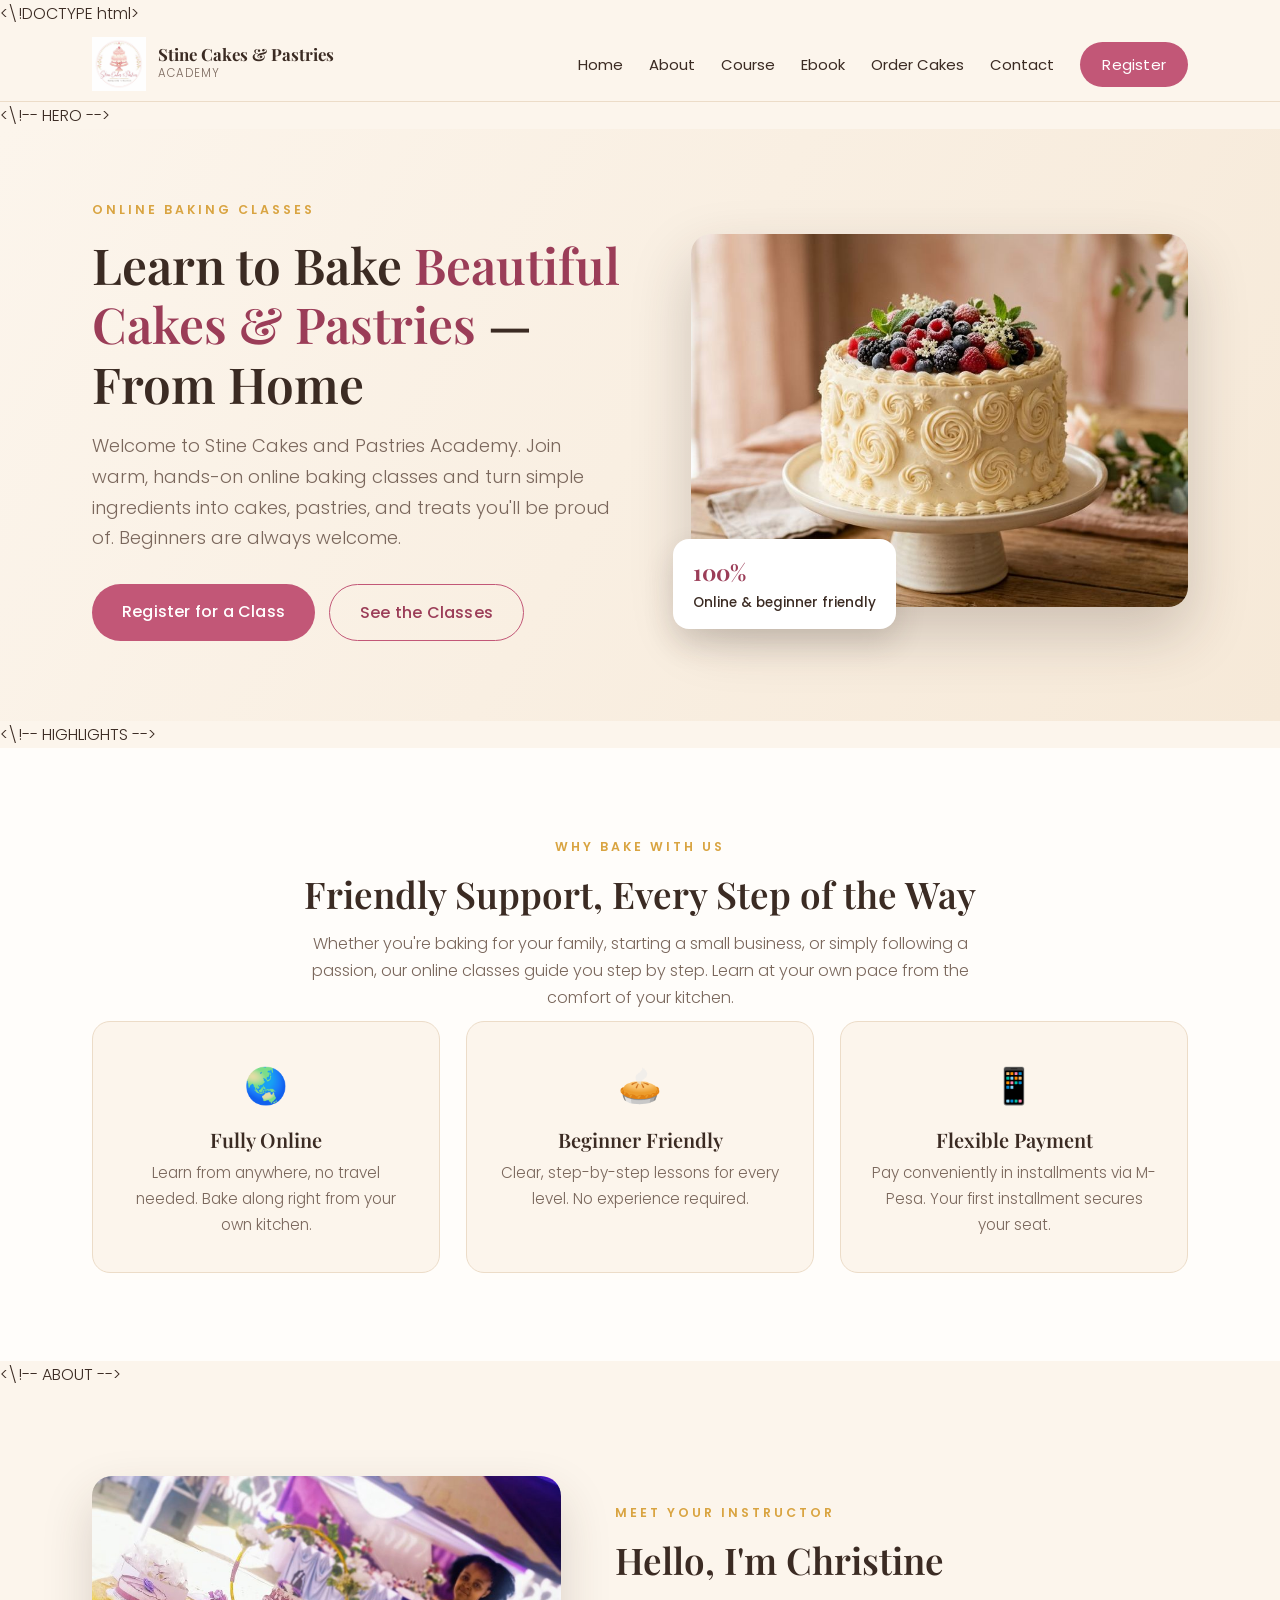
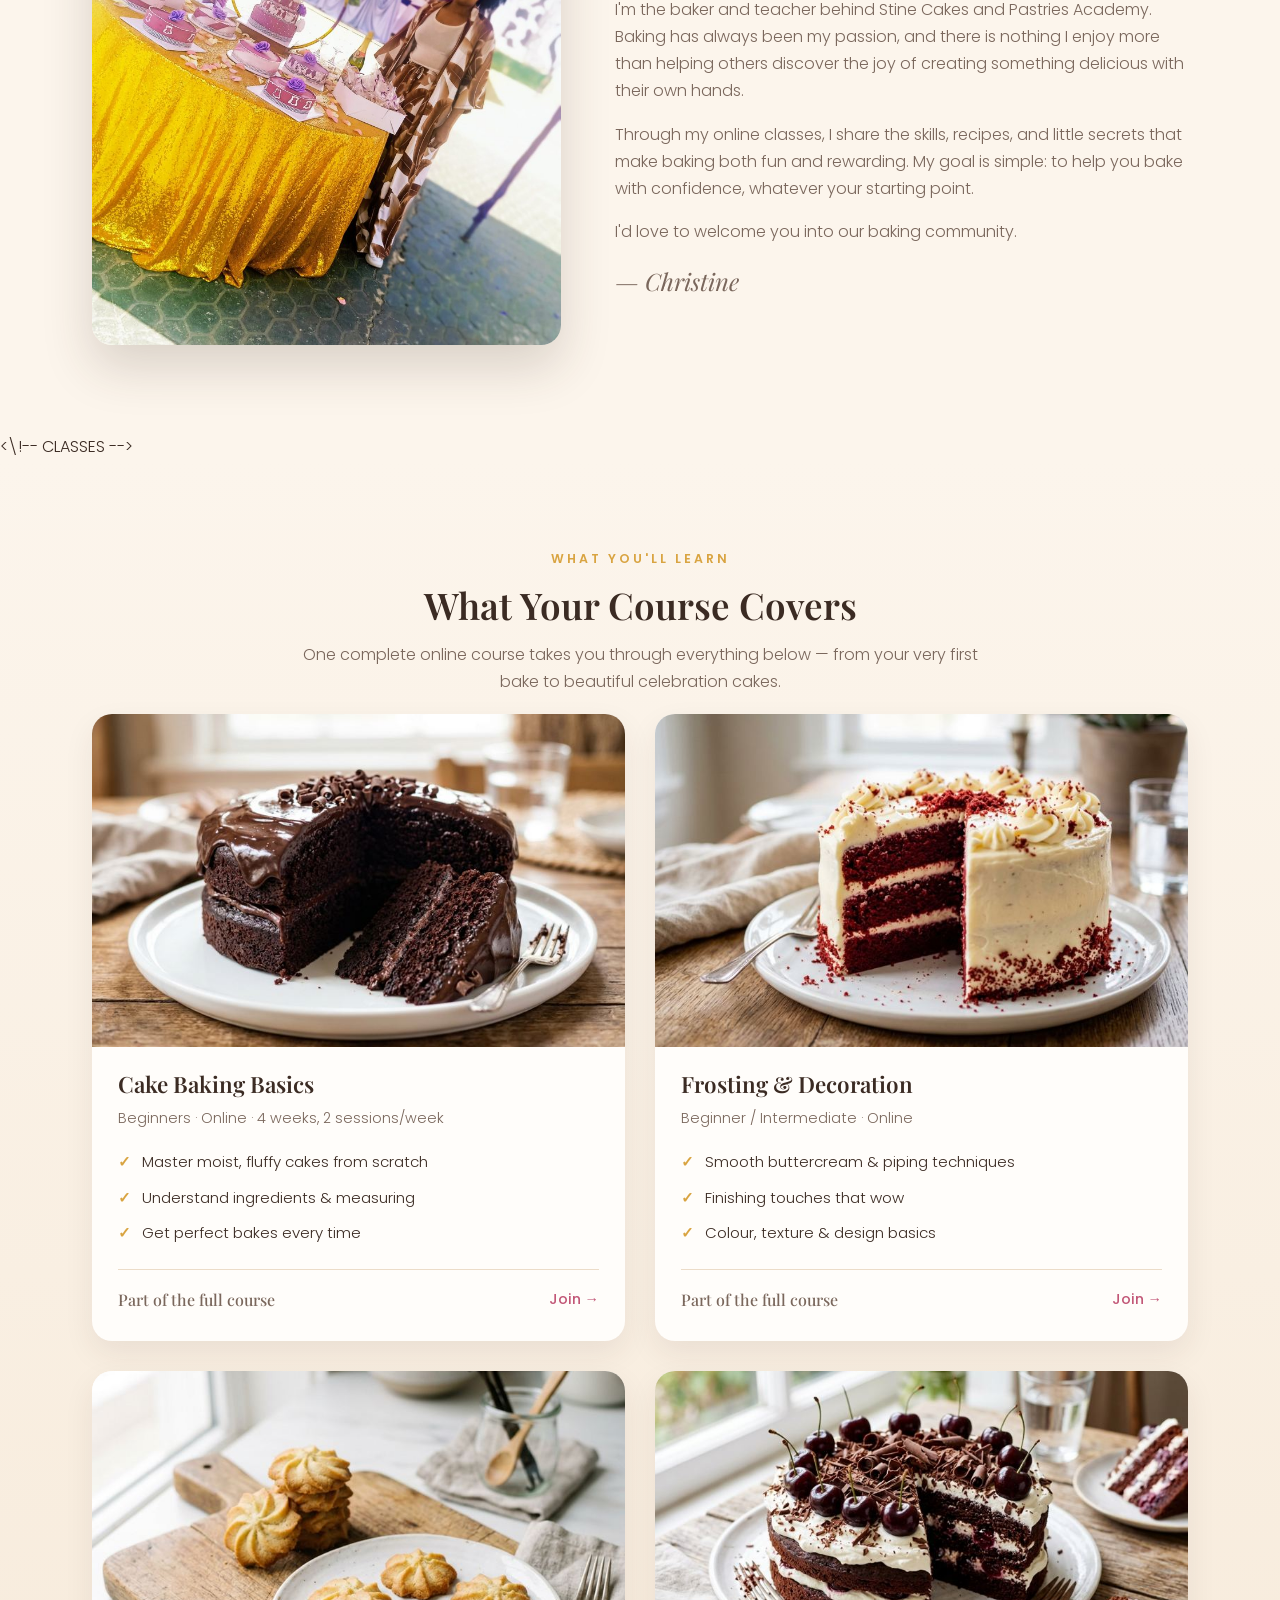
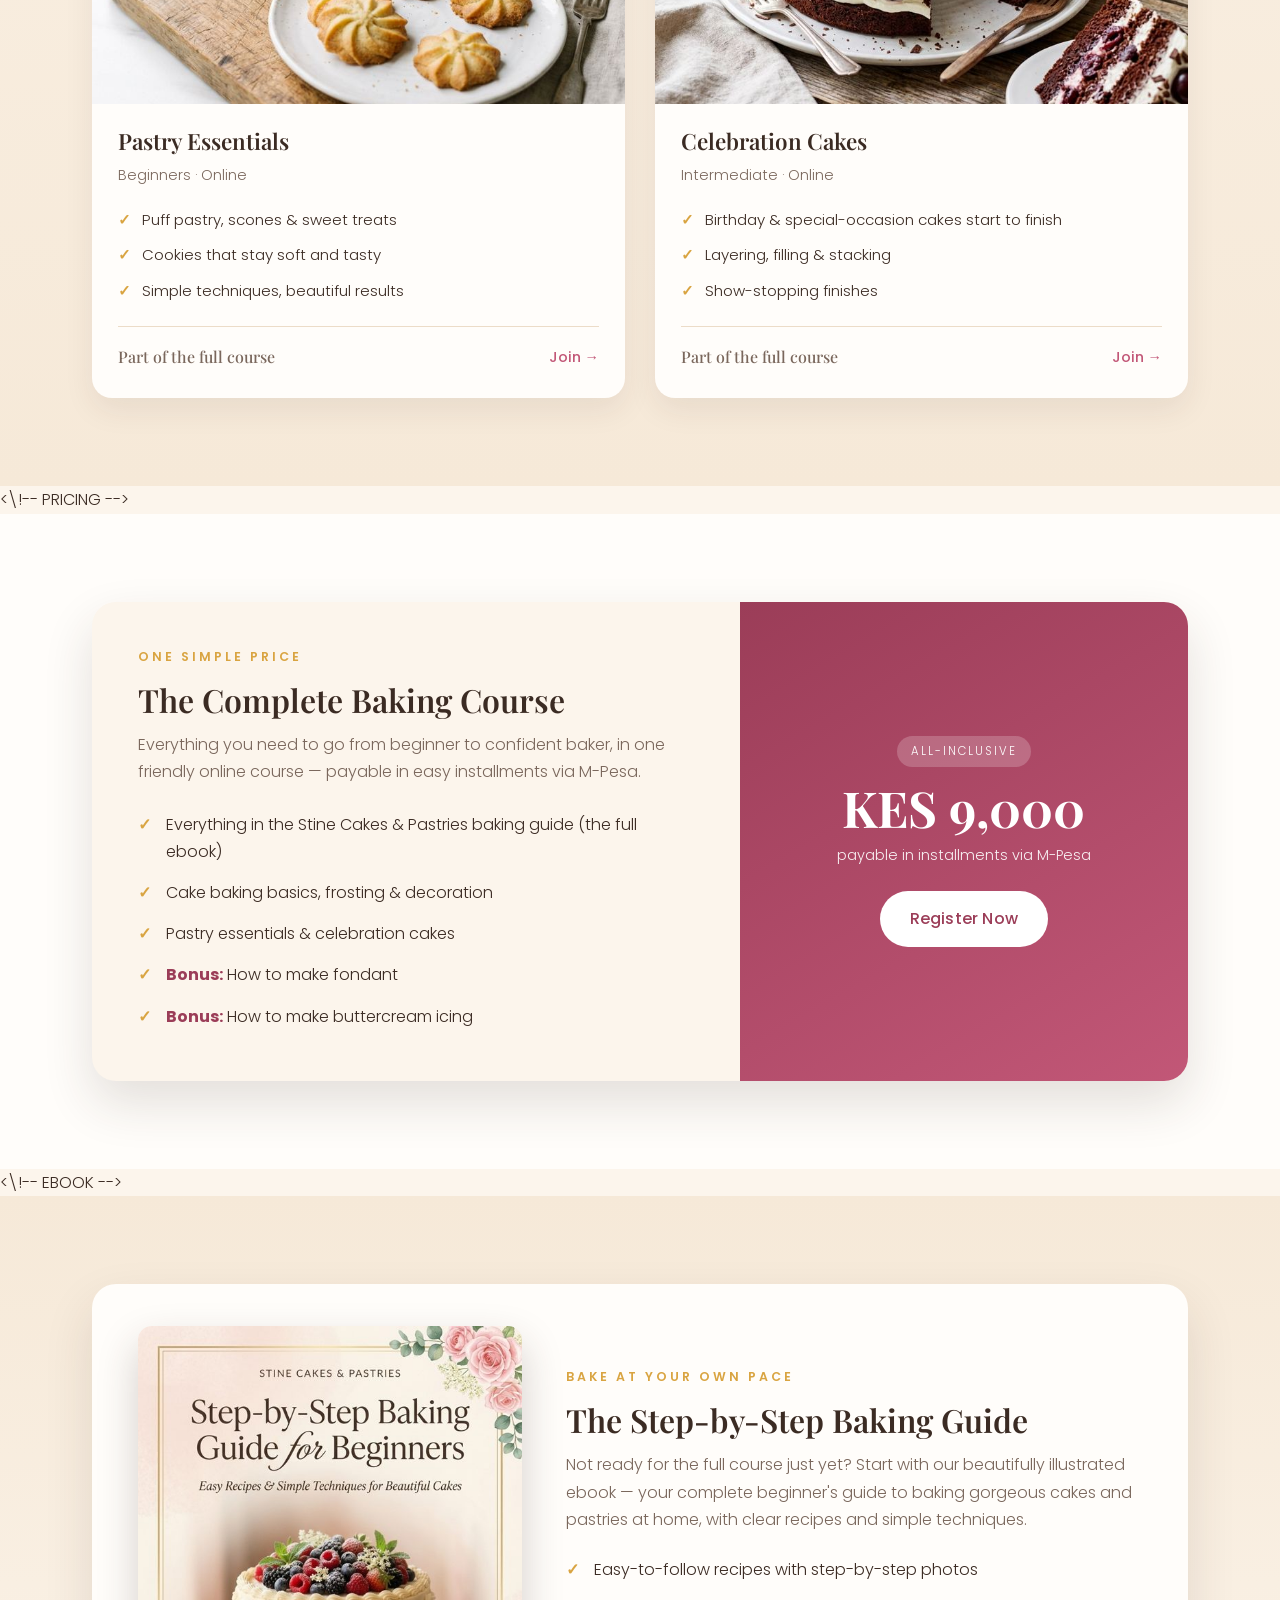
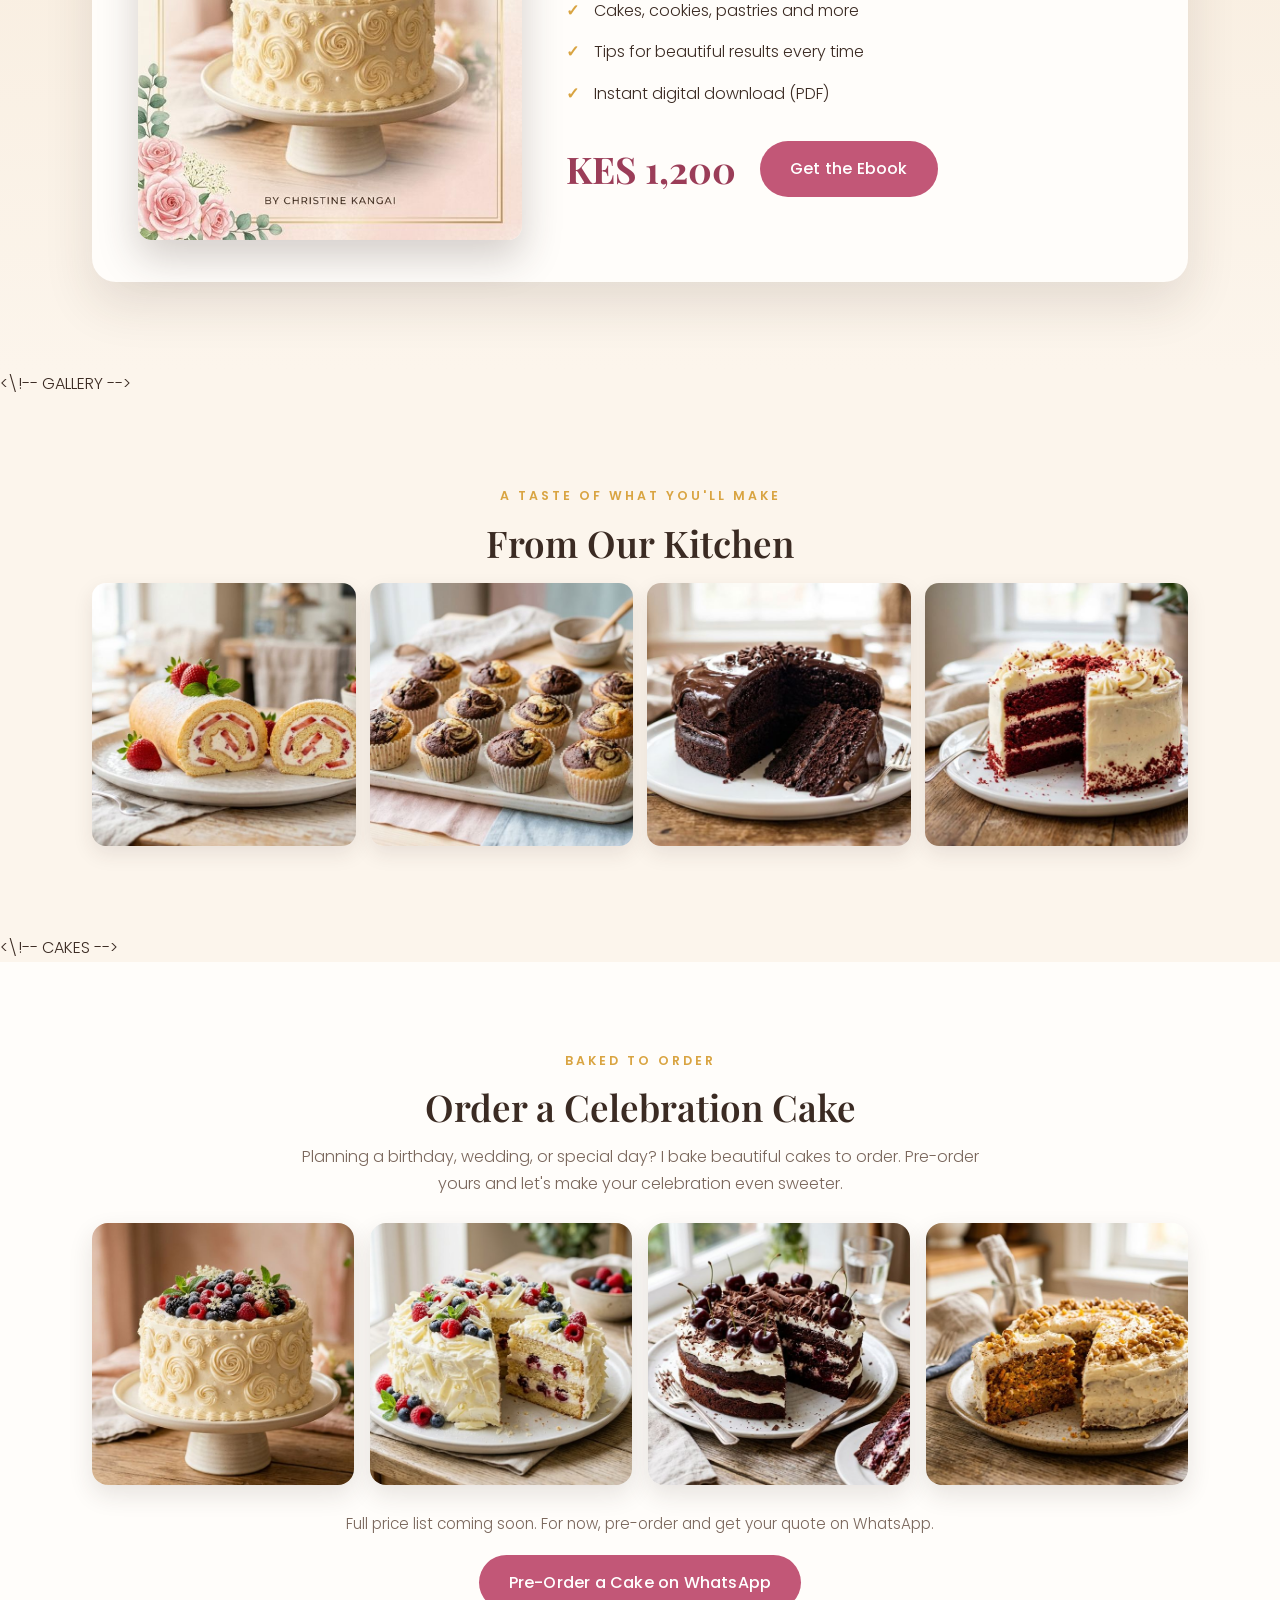
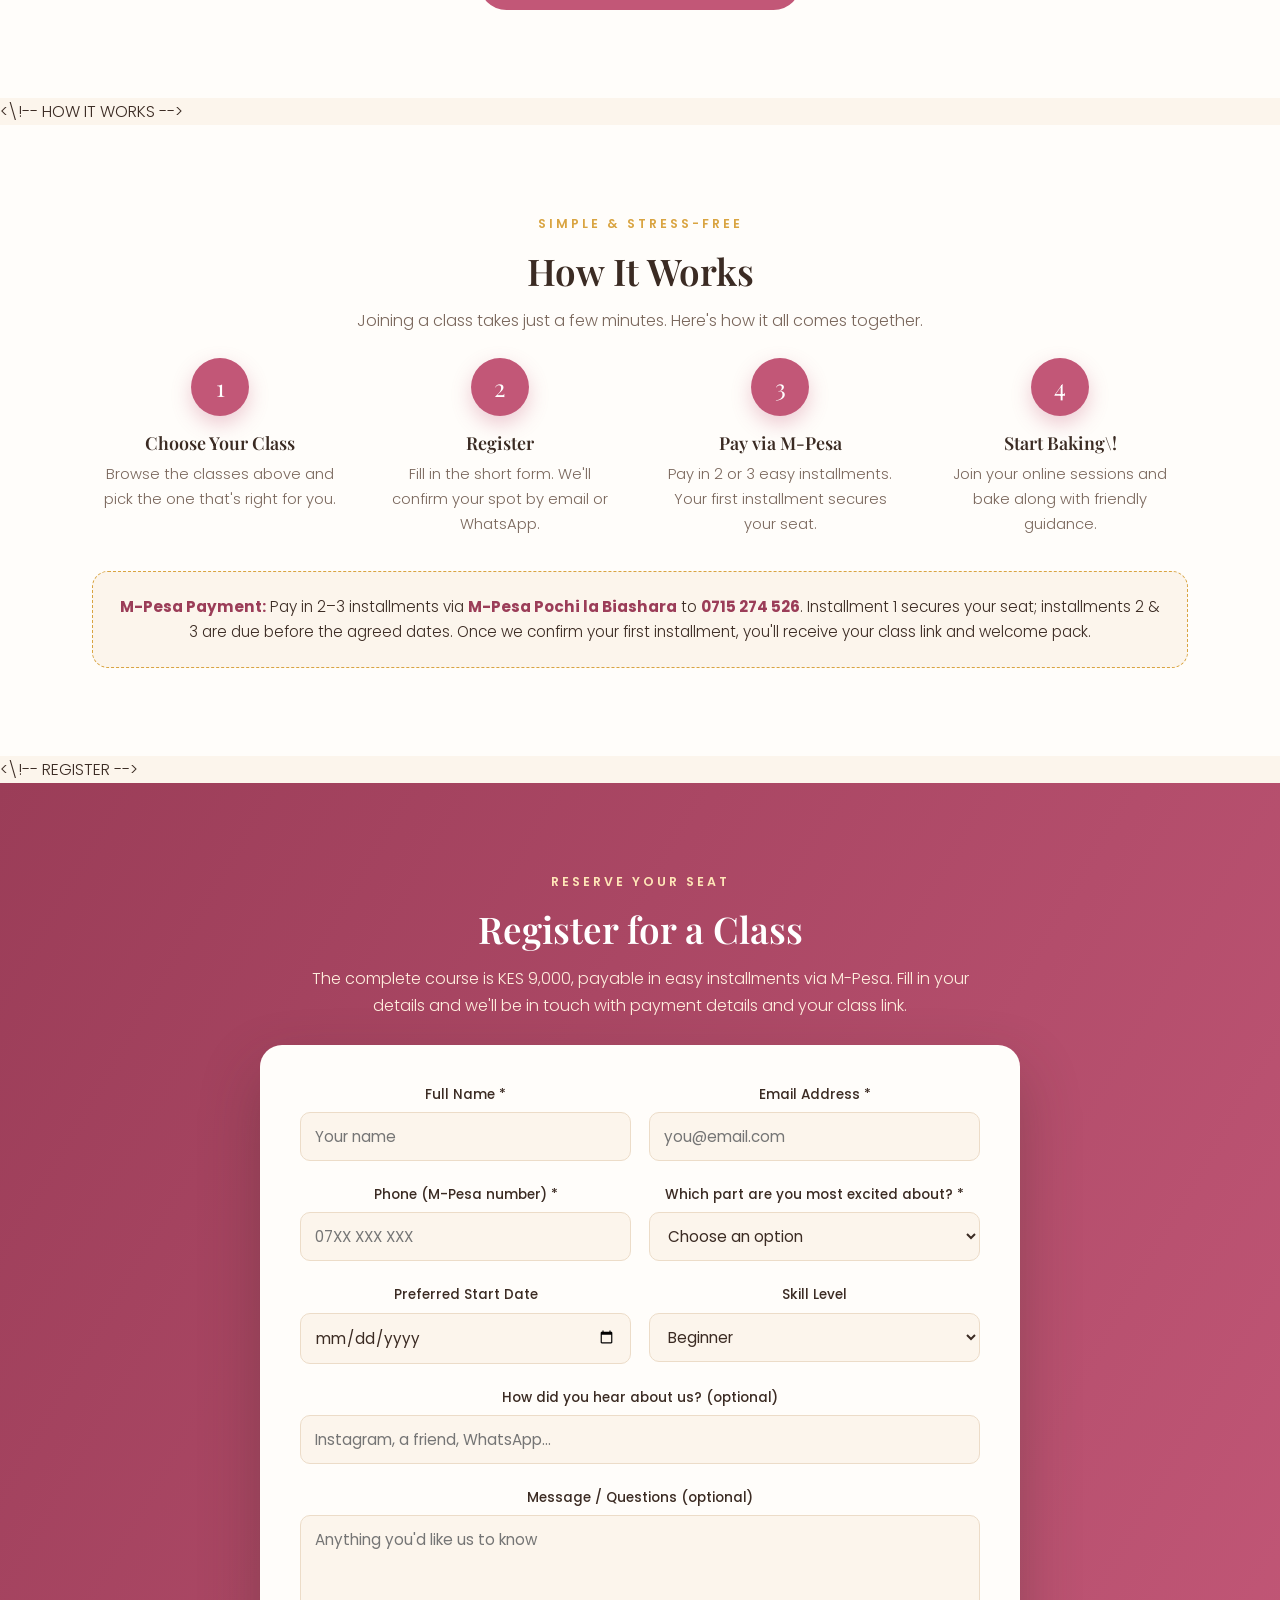
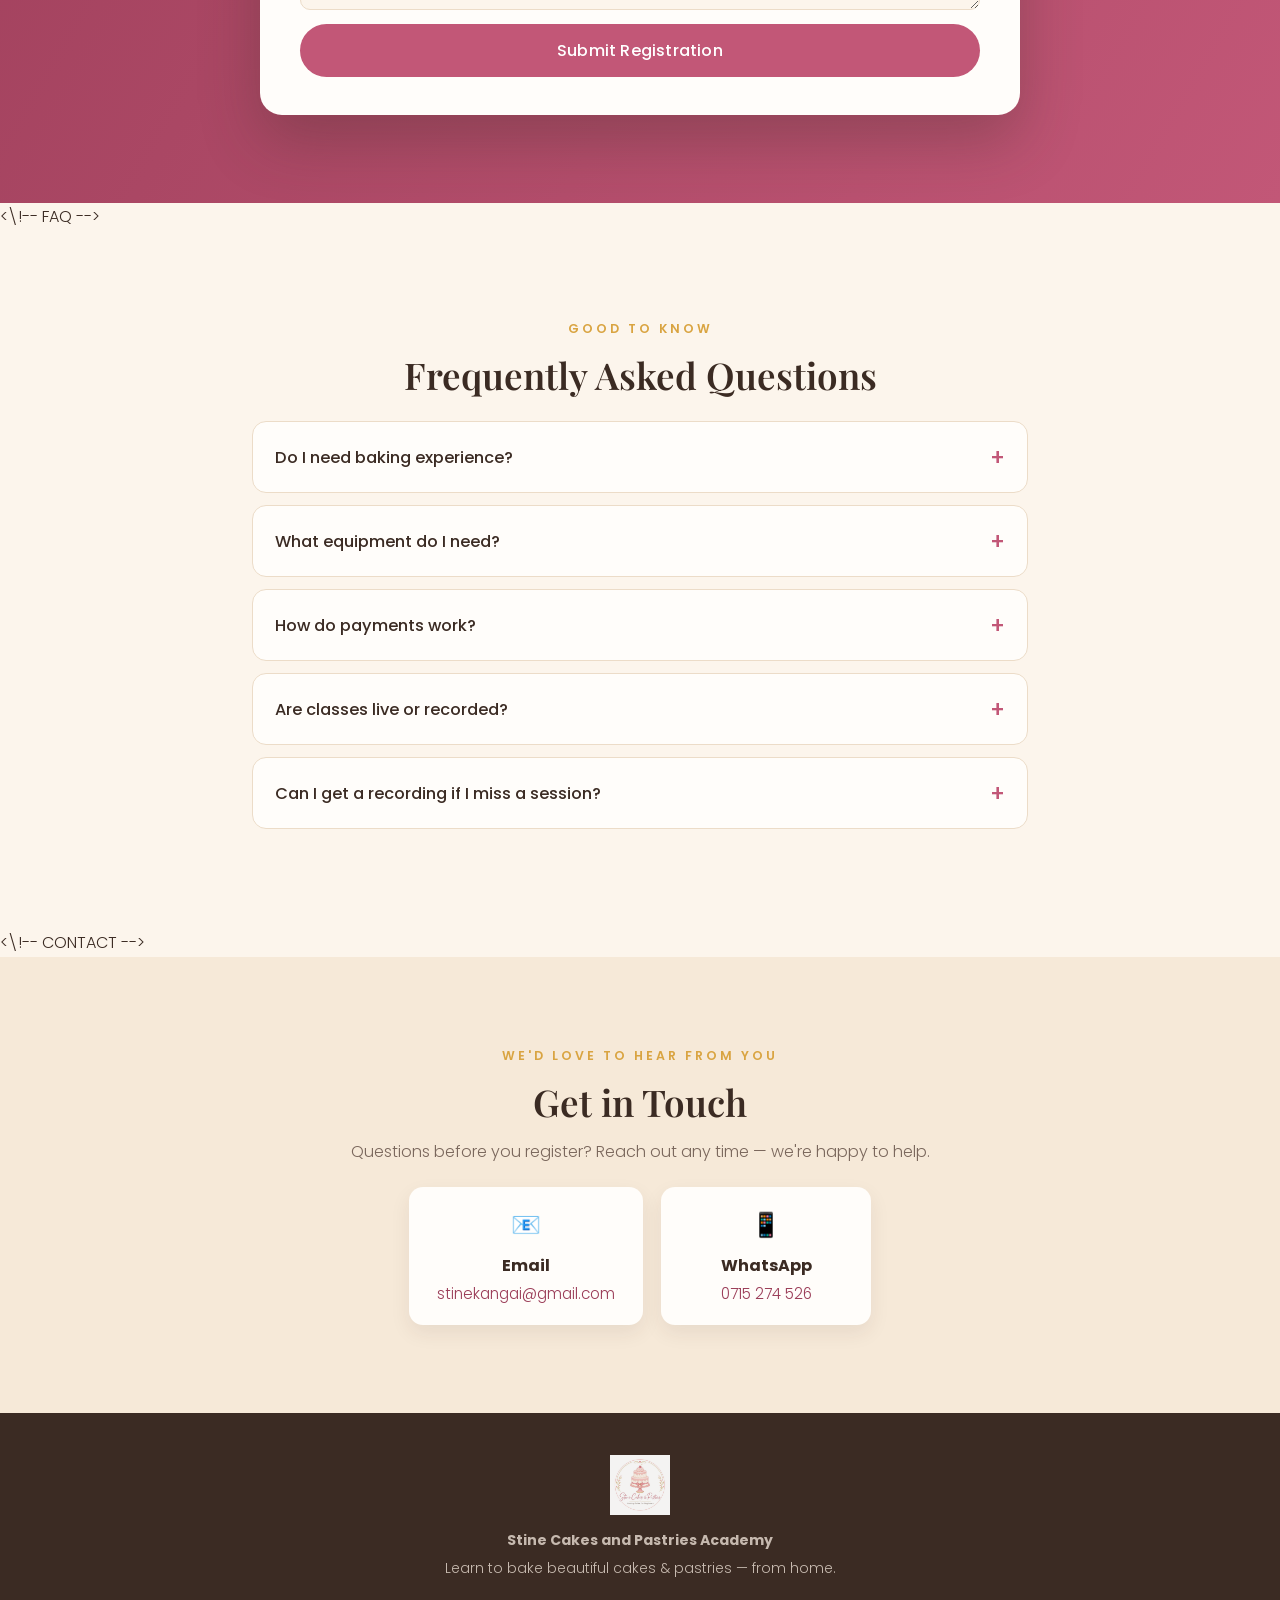
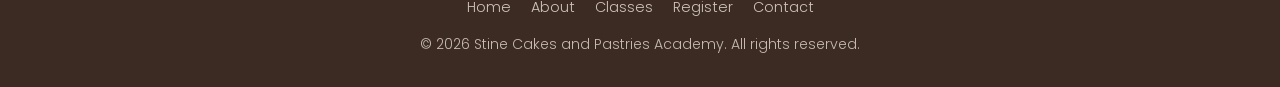
==== index.html @ 5c0a9284 "Add Stine Cakes & Pastries Academy website (index.html)" ====
<\!DOCTYPE html>
<html lang="en">
<head>
<meta charset="UTF-8">
<meta name="viewport" content="width=device-width, initial-scale=1.0">
<title>Stine Cakes and Pastries Academy — Learn to Bake from Home</title>
<meta name="description" content="Warm, hands-on online baking classes with Stine Cakes and Pastries Academy. Beginners welcome. Pay conveniently in installments via M-Pesa.">
<link rel="preconnect" href="https://fonts.googleapis.com">
<link rel="preconnect" href="https://fonts.gstatic.com" crossorigin>
<link href="https://fonts.googleapis.com/css2?family=Playfair+Display:wght@500;600;700&family=Poppins:wght@300;400;500;600&display=swap" rel="stylesheet">
<style>
:root{
  --cream:#FCF5EC; --cream2:#F6E9D8; --rose:#C25777; --berry:#9B3D58;
  --gold:#D9A441; --cocoa:#3B2B23; --soft:#7a675c; --line:#ecdcc8; --white:#fffdfa;
}
*{margin:0;padding:0;box-sizing:border-box}
html{scroll-behavior:smooth}
body{font-family:'Poppins',sans-serif;color:var(--cocoa);background:var(--cream);line-height:1.7;font-weight:300}
h1,h2,h3,h4{font-family:'Playfair Display',serif;font-weight:600;line-height:1.2;color:var(--cocoa)}
a{text-decoration:none;color:inherit}
img{max-width:100%;display:block}
.wrap{max-width:1140px;margin:0 auto;padding:0 22px}
.btn{display:inline-block;background:var(--rose);color:#fff;padding:14px 30px;border-radius:40px;font-weight:500;font-family:'Poppins';letter-spacing:.2px;transition:.25s;border:none;cursor:pointer;font-size:1rem}
.btn:hover{background:var(--berry);transform:translateY(-2px);box-shadow:0 10px 24px rgba(155,61,88,.25)}
.btn.ghost{background:transparent;color:var(--berry);border:1.6px solid var(--rose)}
.btn.ghost:hover{background:var(--rose);color:#fff}
.eyebrow{text-transform:uppercase;letter-spacing:3px;font-size:.78rem;color:var(--gold);font-weight:600;margin-bottom:14px}
.section{padding:88px 0}
.section h2{font-size:2.3rem;margin-bottom:14px}
.center{text-align:center}
.lead{color:var(--soft);max-width:680px;margin:0 auto 10px}

/* NAV */
header{position:sticky;top:0;z-index:50;background:rgba(252,245,236,.92);backdrop-filter:blur(8px);border-bottom:1px solid var(--line)}
nav{display:flex;align-items:center;justify-content:space-between;padding:10px 22px;max-width:1140px;margin:0 auto}
.brand{display:flex;align-items:center;gap:12px}
.brand img{height:54px;width:auto}
.brand b{font-family:'Playfair Display';font-weight:700;font-size:1.05rem;line-height:1.1}
.brand span{display:block;font-family:'Poppins';font-weight:300;font-size:.72rem;color:var(--soft);letter-spacing:1px}
.navlinks{display:flex;align-items:center;gap:26px}
.navlinks a{font-size:.93rem;font-weight:400;color:var(--cocoa);transition:.2s}
.navlinks a:hover{color:var(--rose)}
.navlinks .btn{padding:10px 22px;color:#fff}
.navlinks .btn:hover{color:#fff}
.burger{display:none;background:none;border:none;font-size:1.7rem;cursor:pointer;color:var(--berry)}

/* HERO */
.hero{position:relative;overflow:hidden;background:linear-gradient(120deg,var(--cream) 0%,var(--cream2) 100%)}
.hero .wrap{display:grid;grid-template-columns:1.05fr .95fr;gap:50px;align-items:center;padding-top:70px;padding-bottom:80px}
.hero h1{font-size:3.1rem;margin-bottom:18px}
.hero h1 .accent{color:var(--berry)}
.hero p.sub{font-size:1.13rem;color:var(--soft);margin-bottom:30px;max-width:520px}
.hero .cta{display:flex;gap:14px;flex-wrap:wrap}
.hero-img{position:relative}
.hero-img img{border-radius:20px;box-shadow:0 26px 60px rgba(59,43,35,.22);width:100%;object-fit:cover;aspect-ratio:4/3}
.badge{position:absolute;bottom:-22px;left:-18px;background:#fff;border-radius:16px;padding:14px 20px;box-shadow:0 14px 30px rgba(59,43,35,.16);font-size:.85rem;font-weight:500}
.badge b{color:var(--berry);font-family:'Playfair Display';font-size:1.4rem;display:block}

/* HIGHLIGHTS */
.highlights{background:var(--white)}
.hcards{display:grid;grid-template-columns:repeat(3,1fr);gap:26px;margin-top:10px}
.hcard{background:var(--cream);border:1px solid var(--line);border-radius:18px;padding:34px 28px;text-align:center;transition:.25s}
.hcard:hover{transform:translateY(-5px);box-shadow:0 18px 36px rgba(59,43,35,.10)}
.hcard .ic{font-size:2.2rem;margin-bottom:12px}
.hcard h3{font-size:1.25rem;margin-bottom:8px}
.hcard p{color:var(--soft);font-size:.95rem}

/* ABOUT */
.about .wrap{display:grid;grid-template-columns:.9fr 1.1fr;gap:54px;align-items:center}
.about-photo{border-radius:20px;overflow:hidden;box-shadow:0 22px 50px rgba(59,43,35,.18)}
.about-photo img{aspect-ratio:1/1;object-fit:cover;width:100%}
.about p{color:var(--soft);margin-bottom:16px}
.signature{font-family:'Playfair Display';font-style:italic;font-size:1.5rem;color:var(--berry)}

/* CLASSES */
.classes{background:linear-gradient(180deg,var(--cream) 0%,var(--cream2) 100%)}
.cgrid{display:grid;grid-template-columns:repeat(2,1fr);gap:30px;margin-top:18px}
.ccard{background:var(--white);border-radius:20px;overflow:hidden;box-shadow:0 12px 30px rgba(59,43,35,.08);transition:.25s;display:flex;flex-direction:column}
.ccard:hover{transform:translateY(-6px);box-shadow:0 22px 44px rgba(59,43,35,.14)}
.ccard .ph{aspect-ratio:16/10;overflow:hidden}
.ccard .ph img{width:100%;height:100%;object-fit:cover;transition:.4s}
.ccard:hover .ph img{transform:scale(1.06)}
.ccard .body{padding:24px 26px 28px;flex:1;display:flex;flex-direction:column}
.ccard h3{font-size:1.4rem;margin-bottom:8px}
.ccard .meta{font-size:.9rem;color:var(--soft);margin-bottom:14px}
.ccard ul{list-style:none;margin-bottom:18px}
.ccard ul li{padding:5px 0 5px 24px;position:relative;font-size:.94rem;color:var(--cocoa)}
.ccard ul li:before{content:"\2713";position:absolute;left:0;color:var(--gold);font-weight:700}
.ccard .fee{margin-top:auto;display:flex;align-items:center;justify-content:space-between;gap:10px;border-top:1px solid var(--line);padding-top:16px}
.ccard .fee .price{font-family:'Playfair Display';color:var(--berry);font-size:1.15rem;font-weight:600}
.ccard .fee .price small{display:block;font-family:'Poppins';font-weight:300;font-size:.72rem;color:var(--soft)}
.ccard .fee a{font-size:.9rem;font-weight:500;color:var(--rose)}

/* GALLERY */
.gallery .strip{display:grid;grid-template-columns:repeat(4,1fr);gap:14px;margin-top:18px}
.gallery .strip img{aspect-ratio:1/1;object-fit:cover;border-radius:14px;box-shadow:0 8px 20px rgba(59,43,35,.10);transition:.3s}
.gallery .strip img:hover{transform:scale(1.04);box-shadow:0 14px 30px rgba(59,43,35,.18)}

/* HOW IT WORKS */
.how{background:var(--white)}
.steps{display:grid;grid-template-columns:repeat(4,1fr);gap:24px;margin-top:24px}
.step{text-align:center;position:relative;padding:0 8px}
.step .num{width:58px;height:58px;border-radius:50%;background:var(--rose);color:#fff;display:flex;align-items:center;justify-content:center;font-family:'Playfair Display';font-size:1.5rem;margin:0 auto 16px;box-shadow:0 8px 20px rgba(194,87,119,.3)}
.step h4{font-size:1.12rem;margin-bottom:8px}
.step p{font-size:.92rem;color:var(--soft)}
.mpesa-note{margin-top:34px;background:var(--cream);border:1px dashed var(--gold);border-radius:16px;padding:22px 26px;text-align:center;font-size:.95rem;color:var(--cocoa)}
.mpesa-note b{color:var(--berry)}

/* REGISTER */
.register{background:linear-gradient(120deg,var(--berry),var(--rose));color:#fff}
.register h2,.register .eyebrow{color:#fff}
.register .eyebrow{color:#ffe6b8}
.register .lead{color:#ffeede}
.formcard{background:var(--white);color:var(--cocoa);max-width:760px;margin:26px auto 0;border-radius:22px;padding:38px 40px;box-shadow:0 26px 60px rgba(59,43,35,.3)}
.fgrid{display:grid;grid-template-columns:1fr 1fr;gap:18px}
.field{display:flex;flex-direction:column;margin-bottom:4px}
.field.full{grid-column:1/-1}
.field label{font-size:.85rem;font-weight:500;margin-bottom:6px;color:var(--cocoa)}
.field input,.field select,.field textarea{font-family:'Poppins';font-size:.95rem;padding:12px 14px;border:1.4px solid var(--line);border-radius:10px;background:var(--cream);color:var(--cocoa);transition:.2s}
.field input:focus,.field select:focus,.field textarea:focus{outline:none;border-color:var(--rose);background:#fff}
.formcard .btn{margin-top:10px;width:100%}
.success{display:none;text-align:center;padding:14px 0}
.success .check{font-size:2.6rem;color:var(--rose)}
.success h3{font-size:1.5rem;margin:8px 0}
.success p{color:var(--soft);margin-bottom:18px}
.success .wlink{display:inline-block;background:#25D366;color:#fff;padding:12px 26px;border-radius:40px;font-weight:500;margin:4px}

/* FAQ */
.faq .wrap{max-width:820px}
.acc{border:1px solid var(--line);border-radius:14px;overflow:hidden;margin-bottom:12px;background:var(--white)}
.acc button{width:100%;text-align:left;background:none;border:none;padding:18px 22px;font-family:'Poppins';font-size:1.02rem;font-weight:500;color:var(--cocoa);cursor:pointer;display:flex;justify-content:space-between;align-items:center}
.acc .ans{max-height:0;overflow:hidden;transition:max-height .3s ease;color:var(--soft);font-size:.95rem}
.acc .ans p{padding:0 22px 18px}
.acc.open .ans{max-height:200px}
.acc .pm{color:var(--rose);font-size:1.4rem;transition:.2s}
.acc.open .pm{transform:rotate(45deg)}

/* CONTACT / FOOTER */
.contact{background:var(--cream2);text-align:center}
.contact .ways{display:flex;gap:18px;justify-content:center;flex-wrap:wrap;margin-top:22px}
.contact .way{background:var(--white);border-radius:14px;padding:18px 28px;min-width:210px;box-shadow:0 8px 20px rgba(59,43,35,.08)}
.contact .way .ic{font-size:1.5rem}
.contact .way b{display:block;margin:6px 0 2px}
.contact .way a{color:var(--berry);font-size:.95rem}
footer{background:var(--cocoa);color:#e9ddd2;padding:42px 0 26px;text-align:center}
footer img{height:60px;margin:0 auto 14px;opacity:.95}
footer p{font-size:.88rem;opacity:.8;margin:4px 0}
footer .fl{display:flex;gap:20px;justify-content:center;margin:14px 0;flex-wrap:wrap}
footer .fl a{font-size:.9rem;opacity:.85}
footer .fl a:hover{opacity:1;color:var(--gold)}

/* RESPONSIVE */
@media(max-width:880px){
  .hero .wrap{grid-template-columns:1fr;padding-top:40px}
  .hero h1{font-size:2.4rem}
  .about .wrap{grid-template-columns:1fr}
  .hcards,.steps{grid-template-columns:1fr 1fr}
  .cgrid{grid-template-columns:1fr}
  .gallery .strip{grid-template-columns:repeat(2,1fr)}
  .navlinks{position:fixed;top:0;right:-100%;height:100vh;width:74%;max-width:320px;flex-direction:column;align-items:flex-start;background:var(--white);padding:90px 30px;gap:22px;box-shadow:-10px 0 40px rgba(0,0,0,.12);transition:.3s}
  .navlinks.show{right:0}
  .burger{display:block;z-index:60}
  .fgrid{grid-template-columns:1fr}
}
@media(max-width:520px){
  .hcards,.steps,.gallery .strip{grid-template-columns:1fr}
  .hero h1{font-size:2rem}
  .section{padding:60px 0}
}

.pricing{background:var(--white)}
.pricecard{display:grid;grid-template-columns:1.3fr .9fr;border-radius:24px;overflow:hidden;box-shadow:0 22px 50px rgba(59,43,35,.14);background:var(--cream)}
.pricecard .pleft{padding:44px 46px}
.pricecard .pleft h2{font-size:2rem;margin-bottom:12px}
.pricecard .pleft p{color:var(--soft);margin-bottom:18px}
.incl{list-style:none}
.incl li{padding:7px 0 7px 28px;position:relative;color:var(--cocoa)}
.incl li:before{content:"\2713";position:absolute;left:0;color:var(--gold);font-weight:700}
.incl li b{color:var(--berry)}
.pricecard .pright{background:linear-gradient(150deg,var(--berry),var(--rose));color:#fff;padding:44px 36px;display:flex;flex-direction:column;align-items:center;justify-content:center;text-align:center}
.ptag{text-transform:uppercase;letter-spacing:2px;font-size:.72rem;background:rgba(255,255,255,.2);padding:6px 14px;border-radius:20px;margin-bottom:16px}
.pamount{font-family:'Playfair Display';font-size:3.1rem;font-weight:700;line-height:1}
.pper{font-size:.9rem;opacity:.92;margin:10px 0 24px}
.pricecard .pright .btn{background:#fff;color:var(--berry)}
.pricecard .pright .btn:hover{background:var(--gold);color:#fff}
@media(max-width:880px){.pricecard{grid-template-columns:1fr}}

.ebook{background:linear-gradient(180deg,var(--cream2),var(--cream))}
.ebookcard{display:grid;grid-template-columns:.8fr 1.2fr;gap:44px;align-items:center;background:var(--white);border-radius:24px;padding:42px 46px;box-shadow:0 22px 50px rgba(59,43,35,.12)}
.ecover img{border-radius:14px;box-shadow:0 18px 40px rgba(59,43,35,.22);width:100%}
.einfo h2{font-size:2rem;margin-bottom:12px}
.einfo p{color:var(--soft);margin-bottom:16px}
.ebuy{display:flex;align-items:center;gap:24px;margin-top:24px;flex-wrap:wrap}
.eprice{font-family:'Playfair Display';font-size:2.3rem;font-weight:700;color:var(--berry)}
.cakes{background:var(--white)}
.cakegrid{display:grid;grid-template-columns:repeat(4,1fr);gap:16px;margin:26px 0}
.cakegrid img{aspect-ratio:1/1;object-fit:cover;border-radius:16px;box-shadow:0 10px 24px rgba(59,43,35,.12);transition:.3s}
.cakegrid img:hover{transform:translateY(-4px) scale(1.03);box-shadow:0 16px 32px rgba(59,43,35,.2)}
.cakecta{margin-top:14px}
.pricenote{color:var(--soft);font-size:.95rem;margin-bottom:18px}
@media(max-width:880px){.ebookcard{grid-template-columns:1fr;text-align:center}.ecover{max-width:280px;margin:0 auto}.ebuy{justify-content:center}.einfo .incl{text-align:left;display:inline-block}.cakegrid{grid-template-columns:repeat(2,1fr)}}
</style>
</head>
<body>

<header>
  <nav>
    <a class="brand" href="#home">
      <img src="[data-uri]" alt="Stine Cakes and Pastries Academy logo">
      <div><b>Stine Cakes &amp; Pastries</b><span>ACADEMY</span></div>
    </a>
    <div class="navlinks" id="menu">
      <a href="#home" onclick="closeMenu()">Home</a>
      <a href="#about" onclick="closeMenu()">About</a>
      <a href="#pricing" onclick="closeMenu()">Course</a>
      <a href="#ebook" onclick="closeMenu()">Ebook</a>
      <a href="#cakes" onclick="closeMenu()">Order Cakes</a>
      <a href="#contact" onclick="closeMenu()">Contact</a>
      <a href="#register" class="btn" onclick="closeMenu()">Register</a>
    </div>
    <button class="burger" onclick="toggleMenu()" aria-label="Menu">&#9776;</button>
  </nav>
</header>

<\!-- HERO -->
<section class="hero" id="home">
  <div class="wrap">
    <div>
      <div class="eyebrow">Online Baking Classes</div>
      <h1>Learn to Bake <span class="accent">Beautiful Cakes &amp; Pastries</span> — From Home</h1>
      <p class="sub">Welcome to Stine Cakes and Pastries Academy. Join warm, hands-on online baking classes and turn simple ingredients into cakes, pastries, and treats you'll be proud of. Beginners are always welcome.</p>
      <div class="cta">
        <a href="#register" class="btn">Register for a Class</a>
        <a href="#classes" class="btn ghost">See the Classes</a>
      </div>
    </div>
    <div class="hero-img">
      <img src="[data-uri]" alt="A beautifully decorated celebration cake">
      <div class="badge"><b>100%</b>Online &amp; beginner friendly</div>
    </div>
  </div>
</section>

<\!-- HIGHLIGHTS -->
<section class="section highlights">
  <div class="wrap">
    <div class="center">
      <div class="eyebrow">Why Bake With Us</div>
      <h2>Friendly Support, Every Step of the Way</h2>
      <p class="lead">Whether you're baking for your family, starting a small business, or simply following a passion, our online classes guide you step by step. Learn at your own pace from the comfort of your kitchen.</p>
    </div>
    <div class="hcards">
      <div class="hcard"><div class="ic">&#127759;</div><h3>Fully Online</h3><p>Learn from anywhere, no travel needed. Bake along right from your own kitchen.</p></div>
      <div class="hcard"><div class="ic">&#129383;</div><h3>Beginner Friendly</h3><p>Clear, step-by-step lessons for every level. No experience required.</p></div>
      <div class="hcard"><div class="ic">&#128241;</div><h3>Flexible Payment</h3><p>Pay conveniently in installments via M-Pesa. Your first installment secures your seat.</p></div>
    </div>
  </div>
</section>

<\!-- ABOUT -->
<section class="section about" id="about">
  <div class="wrap">
    <div class="about-photo"><img src="[data-uri]" alt="Christine, founder of Stine Cakes and Pastries Academy, with her cakes"></div>
    <div>
      <div class="eyebrow">Meet Your Instructor</div>
      <h2>Hello, I'm Christine</h2>
      <p>I'm the baker and teacher behind Stine Cakes and Pastries Academy. Baking has always been my passion, and there is nothing I enjoy more than helping others discover the joy of creating something delicious with their own hands.</p>
      <p>Through my online classes, I share the skills, recipes, and little secrets that make baking both fun and rewarding. My goal is simple: to help you bake with confidence, whatever your starting point.</p>
      <p>I'd love to welcome you into our baking community.</p>
      <p class="signature">— Christine</p>
    </div>
  </div>
</section>

<\!-- CLASSES -->
<section class="section classes" id="classes">
  <div class="wrap">
    <div class="center">
      <div class="eyebrow">What You'll Learn</div>
      <h2>What Your Course Covers</h2>
      <p class="lead">One complete online course takes you through everything below — from your very first bake to beautiful celebration cakes.</p>
    </div>
    <div class="cgrid">

      <div class="ccard">
        <div class="ph"><img src="[data-uri]" alt="Freshly baked chocolate cake"></div>
        <div class="body">
          <h3>Cake Baking Basics</h3>
          <div class="meta">Beginners · Online · 4 weeks, 2 sessions/week</div>
          <ul>
            <li>Master moist, fluffy cakes from scratch</li>
            <li>Understand ingredients &amp; measuring</li>
            <li>Get perfect bakes every time</li>
          </ul>
          <div class="fee"><span class="price" style="font-size:1rem;color:var(--soft);font-weight:500">Part of the full course</span><a href="#register">Join &#8594;</a></div>
        </div>
      </div>

      <div class="ccard">
        <div class="ph"><img src="[data-uri]" alt="Decorated red velvet cake"></div>
        <div class="body">
          <h3>Frosting &amp; Decoration</h3>
          <div class="meta">Beginner / Intermediate · Online</div>
          <ul>
            <li>Smooth buttercream &amp; piping techniques</li>
            <li>Finishing touches that wow</li>
            <li>Colour, texture &amp; design basics</li>
          </ul>
          <div class="fee"><span class="price" style="font-size:1rem;color:var(--soft);font-weight:500">Part of the full course</span><a href="#register">Join &#8594;</a></div>
        </div>
      </div>

      <div class="ccard">
        <div class="ph"><img src="[data-uri]" alt="Vanilla cookies and pastries"></div>
        <div class="body">
          <h3>Pastry Essentials</h3>
          <div class="meta">Beginners · Online</div>
          <ul>
            <li>Puff pastry, scones &amp; sweet treats</li>
            <li>Cookies that stay soft and tasty</li>
            <li>Simple techniques, beautiful results</li>
          </ul>
          <div class="fee"><span class="price" style="font-size:1rem;color:var(--soft);font-weight:500">Part of the full course</span><a href="#register">Join &#8594;</a></div>
        </div>
      </div>

      <div class="ccard">
        <div class="ph"><img src="[data-uri]" alt="Celebration black forest cake"></div>
        <div class="body">
          <h3>Celebration Cakes</h3>
          <div class="meta">Intermediate · Online</div>
          <ul>
            <li>Birthday &amp; special-occasion cakes start to finish</li>
            <li>Layering, filling &amp; stacking</li>
            <li>Show-stopping finishes</li>
          </ul>
          <div class="fee"><span class="price" style="font-size:1rem;color:var(--soft);font-weight:500">Part of the full course</span><a href="#register">Join &#8594;</a></div>
        </div>
      </div>

    </div>
  </div>
</section>

<\!-- PRICING -->
<section class="section pricing" id="pricing">
  <div class="wrap">
    <div class="pricecard">
      <div class="pleft">
        <div class="eyebrow">One Simple Price</div>
        <h2>The Complete Baking Course</h2>
        <p>Everything you need to go from beginner to confident baker, in one friendly online course — payable in easy installments via M-Pesa.</p>
        <ul class="incl">
          <li>Everything in the Stine Cakes &amp; Pastries baking guide (the full ebook)</li>
          <li>Cake baking basics, frosting &amp; decoration</li>
          <li>Pastry essentials &amp; celebration cakes</li>
          <li><b>Bonus:</b> How to make fondant</li>
          <li><b>Bonus:</b> How to make buttercream icing</li>
        </ul>
      </div>
      <div class="pright">
        <div class="ptag">All-Inclusive</div>
        <div class="pamount">KES 9,000</div>
        <div class="pper">payable in installments via M-Pesa</div>
        <a href="#register" class="btn">Register Now</a>
      </div>
    </div>
  </div>
</section>

<\!-- EBOOK -->
<section class="section ebook" id="ebook">
  <div class="wrap">
    <div class="ebookcard">
      <div class="ecover"><img src="[data-uri]" alt="Stine Cakes and Pastries Step by Step Baking Guide ebook cover"></div>
      <div class="einfo">
        <div class="eyebrow">Bake at Your Own Pace</div>
        <h2>The Step-by-Step Baking Guide</h2>
        <p>Not ready for the full course just yet? Start with our beautifully illustrated ebook &mdash; your complete beginner's guide to baking gorgeous cakes and pastries at home, with clear recipes and simple techniques.</p>
        <ul class="incl">
          <li>Easy-to-follow recipes with step-by-step photos</li>
          <li>Cakes, cookies, pastries and more</li>
          <li>Tips for beautiful results every time</li>
          <li>Instant digital download (PDF)</li>
        </ul>
        <div class="ebuy">
          <div class="eprice">KES 1,200</div>
          <a href="https://wa.me/254715274526?text=Hello%20Stine%20Cakes%20and%20Pastries%5C%21%20I%27d%20like%20to%20buy%20the%20Step-by-Step%20Baking%20Guide%20ebook%20%28KES%201%2C200%29." target="_blank" class="btn">Get the Ebook</a>
        </div>
      </div>
    </div>
  </div>
</section>

<\!-- GALLERY -->
<section class="section gallery">
  <div class="wrap center">
    <div class="eyebrow">A Taste of What You'll Make</div>
    <h2>From Our Kitchen</h2>
    <div class="strip">
      <img src="[data-uri]" alt="Strawberry swiss roll cake">
      <img src="[data-uri]" alt="Marble cupcakes">
      <img src="[data-uri]" alt="Chocolate cake">
      <img src="[data-uri]" alt="Red velvet cake">
    </div>
  </div>
</section>

<\!-- CAKES -->
<section class="section cakes" id="cakes">
  <div class="wrap center">
    <div class="eyebrow">Baked to Order</div>
    <h2>Order a Celebration Cake</h2>
    <p class="lead">Planning a birthday, wedding, or special day? I bake beautiful cakes to order. Pre-order yours and let's make your celebration even sweeter.</p>
    <div class="cakegrid">
      <img src="[data-uri]" alt="Decorated celebration cake">
      <img src="[data-uri]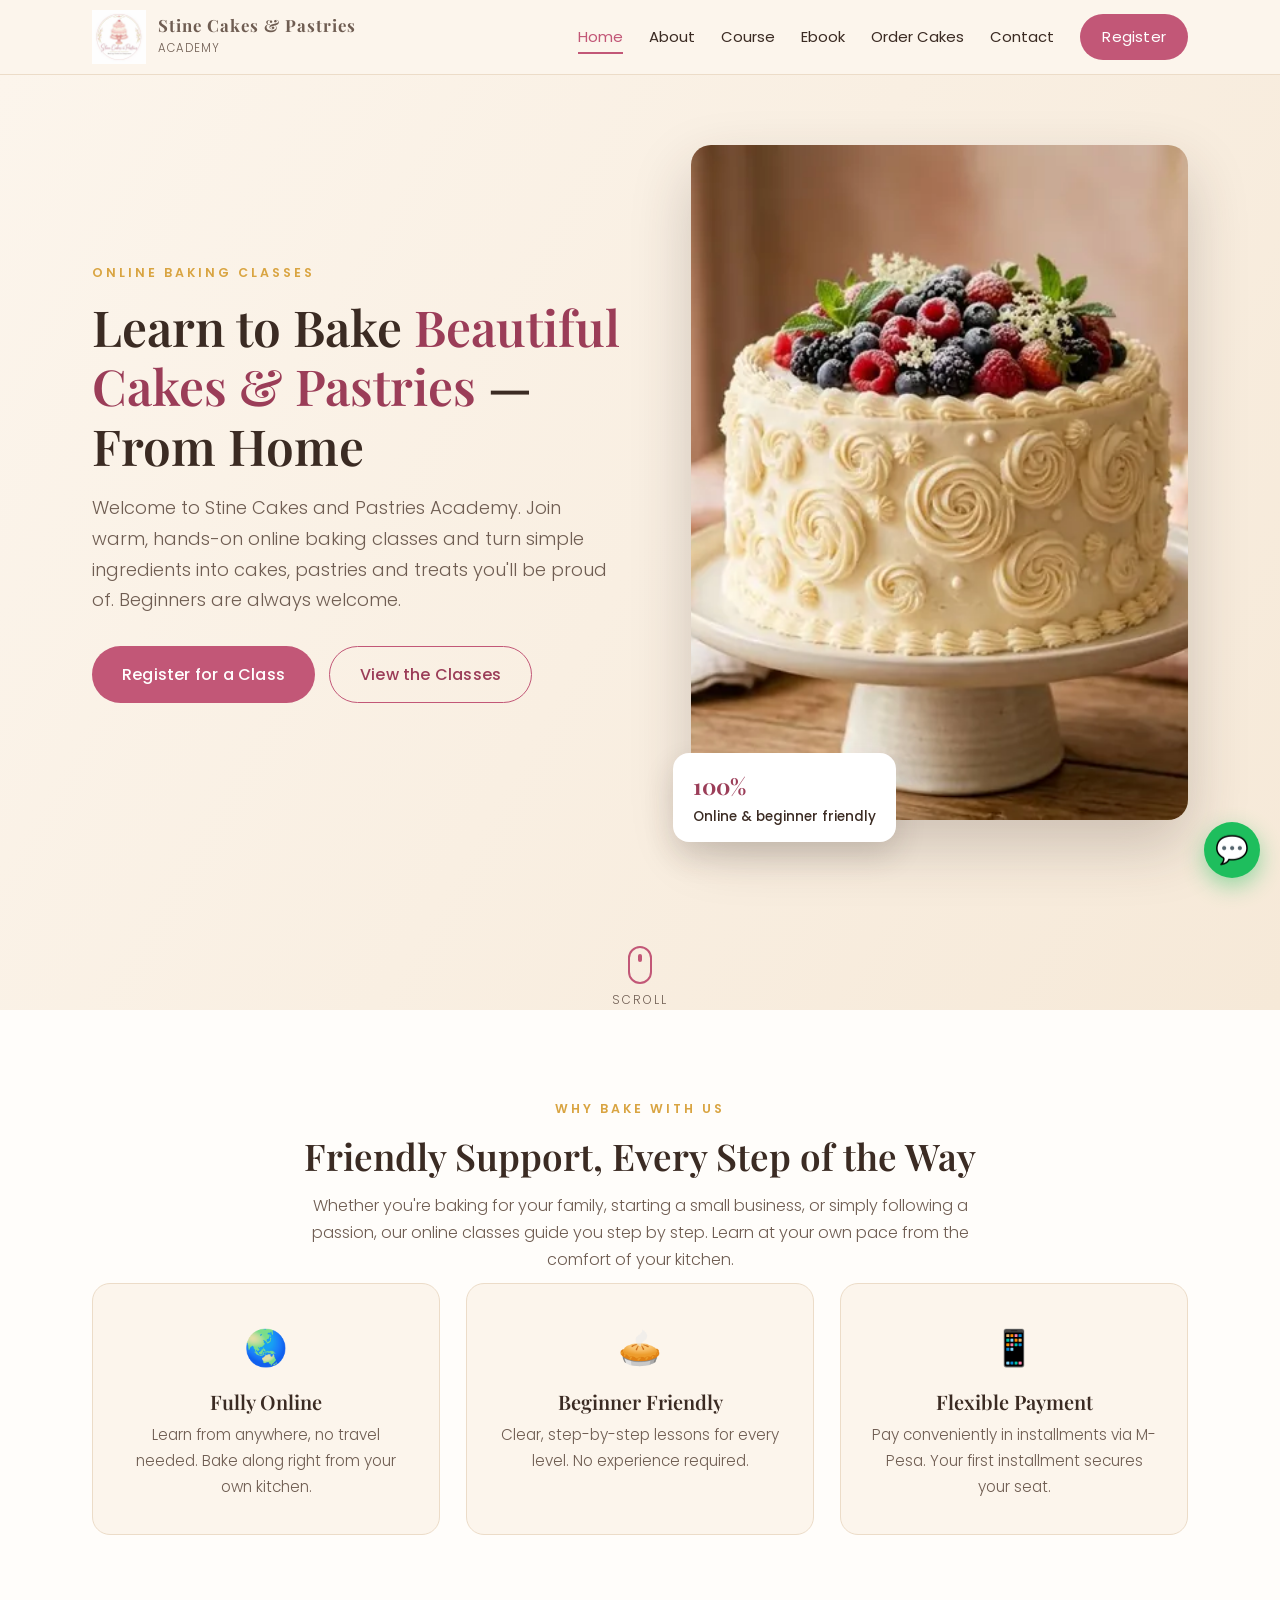
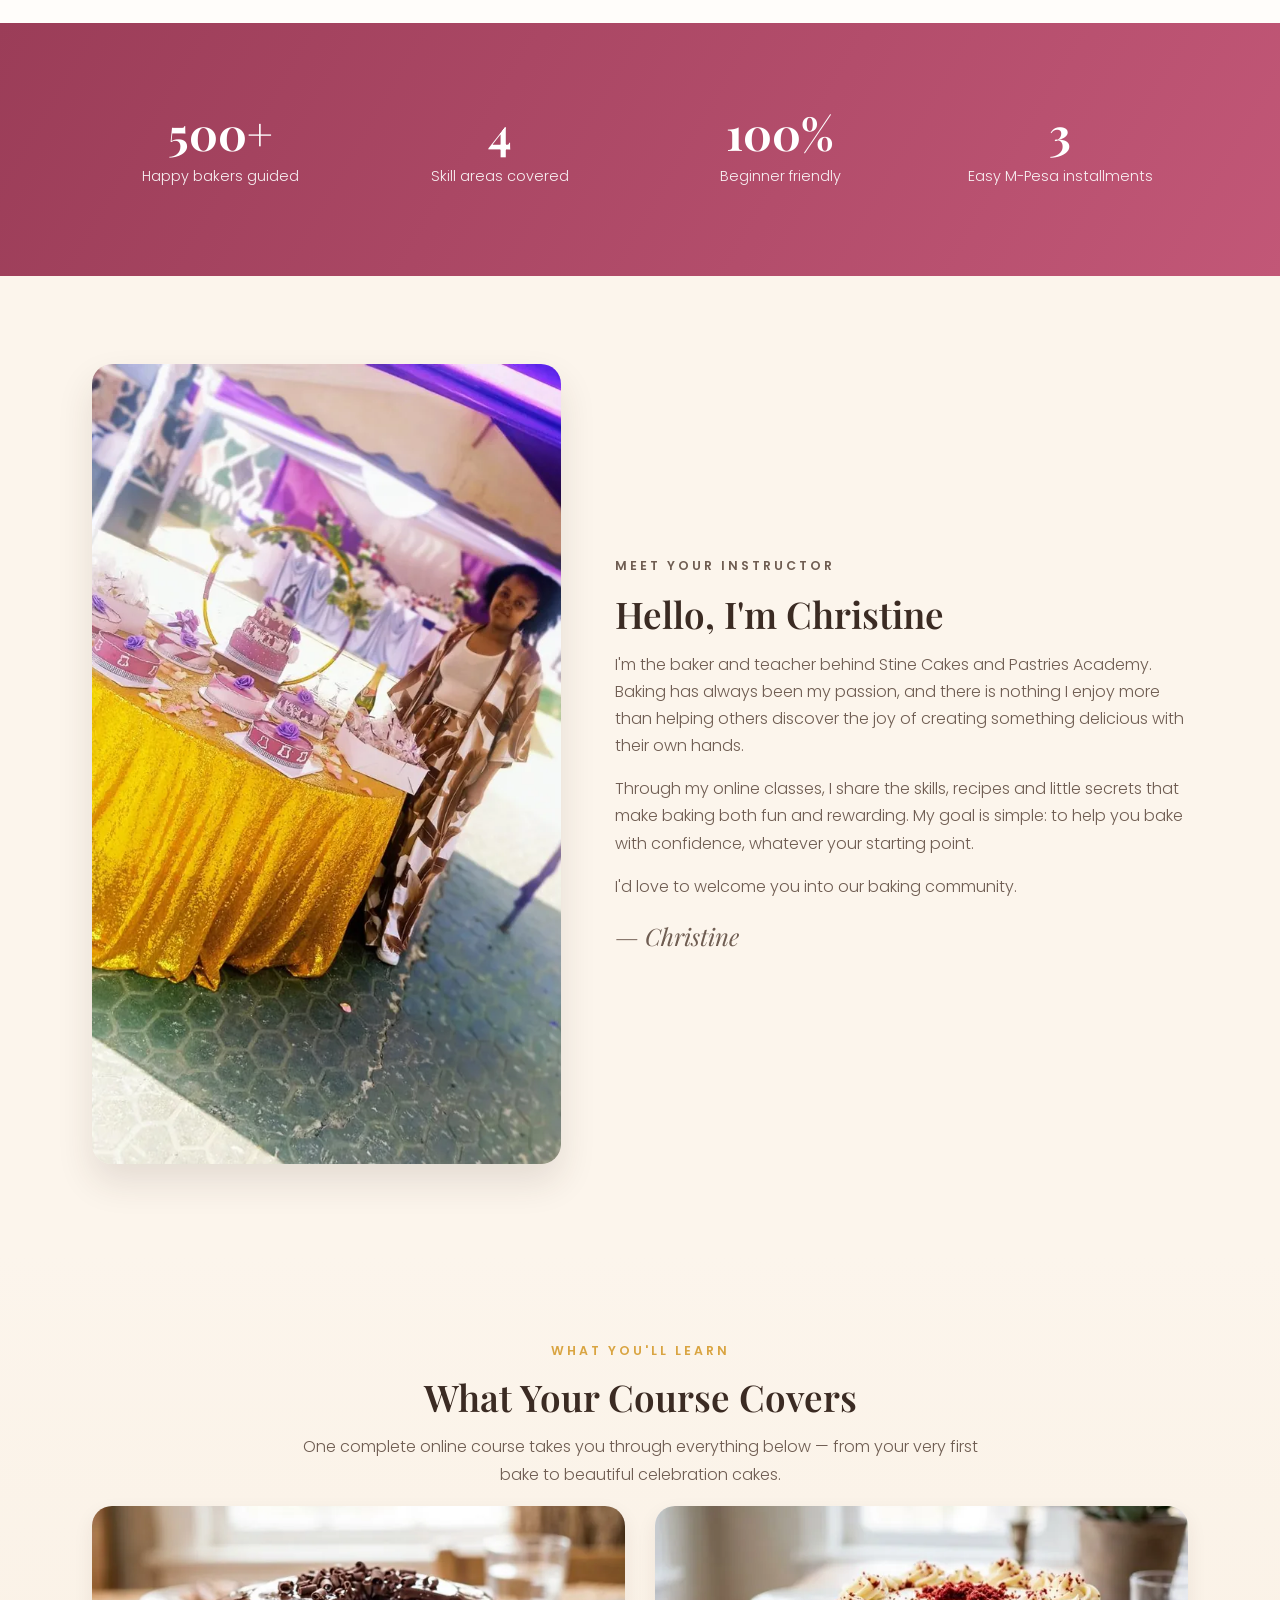
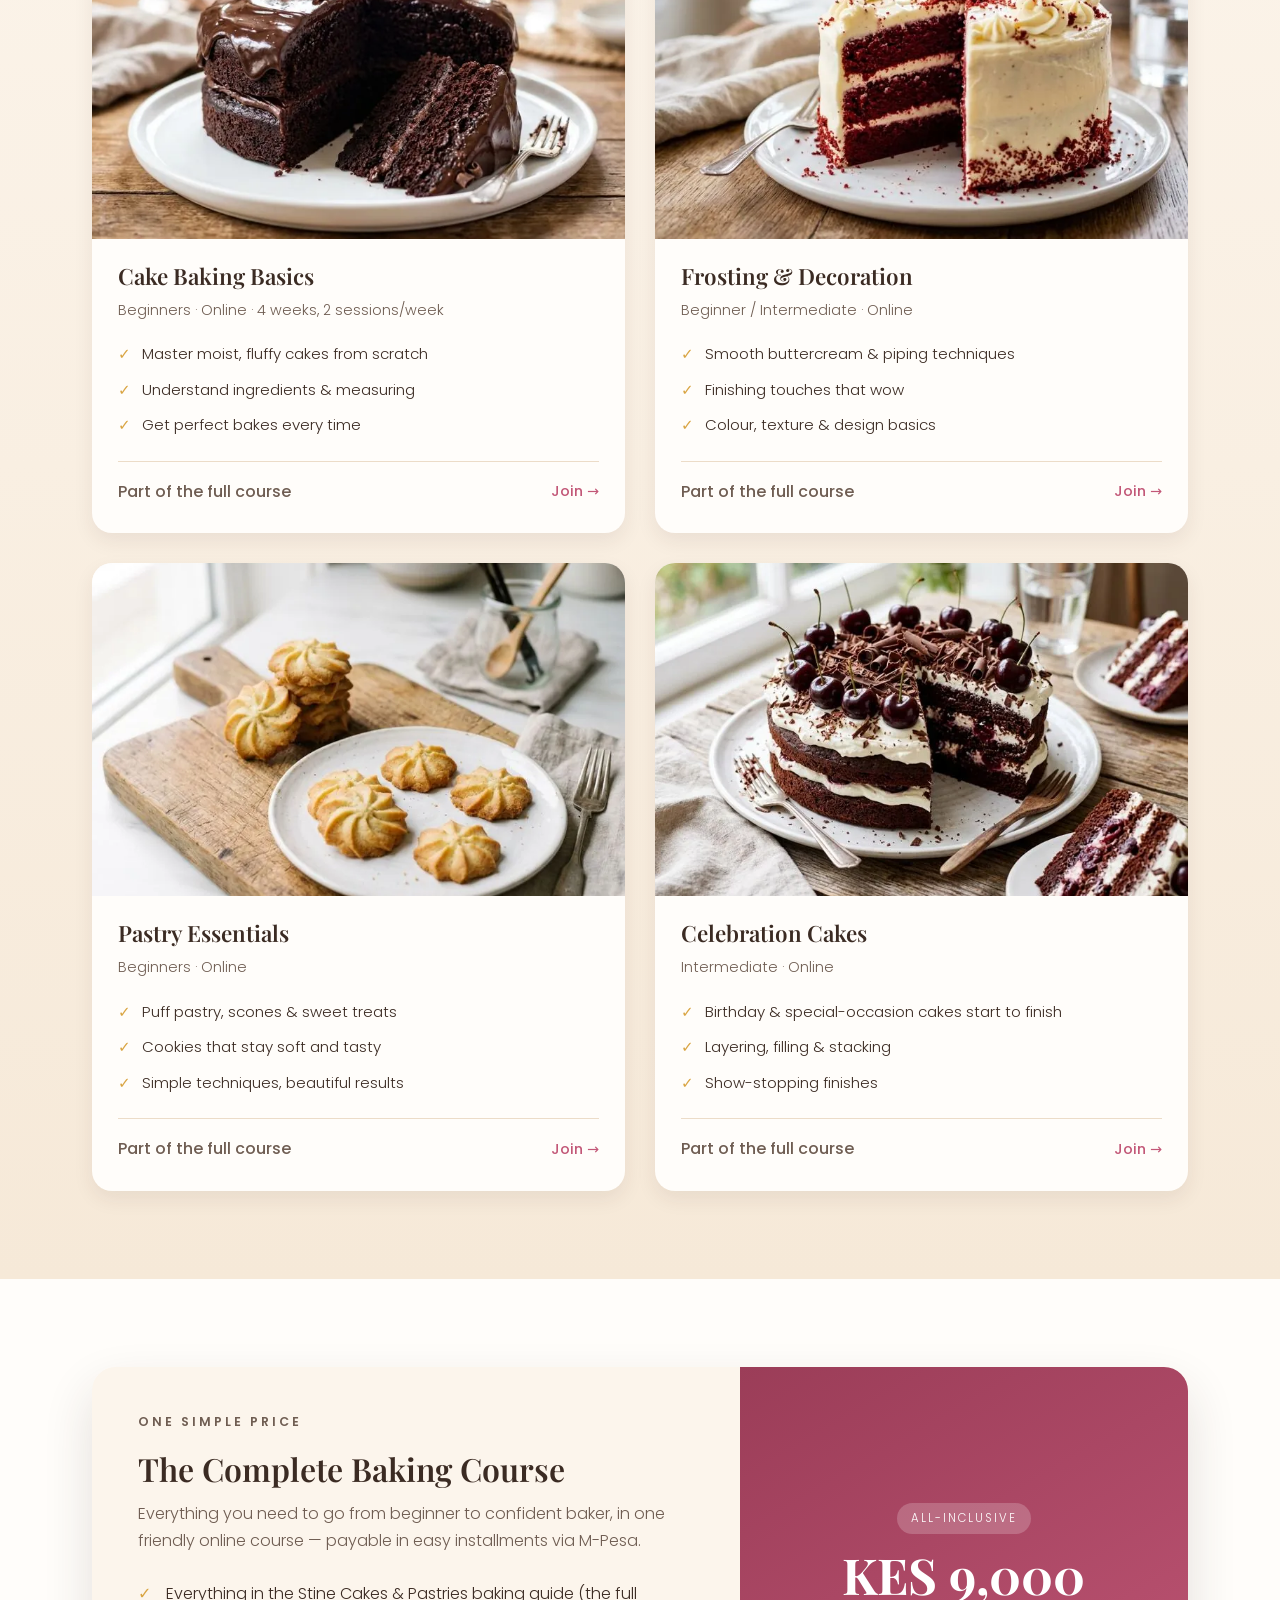
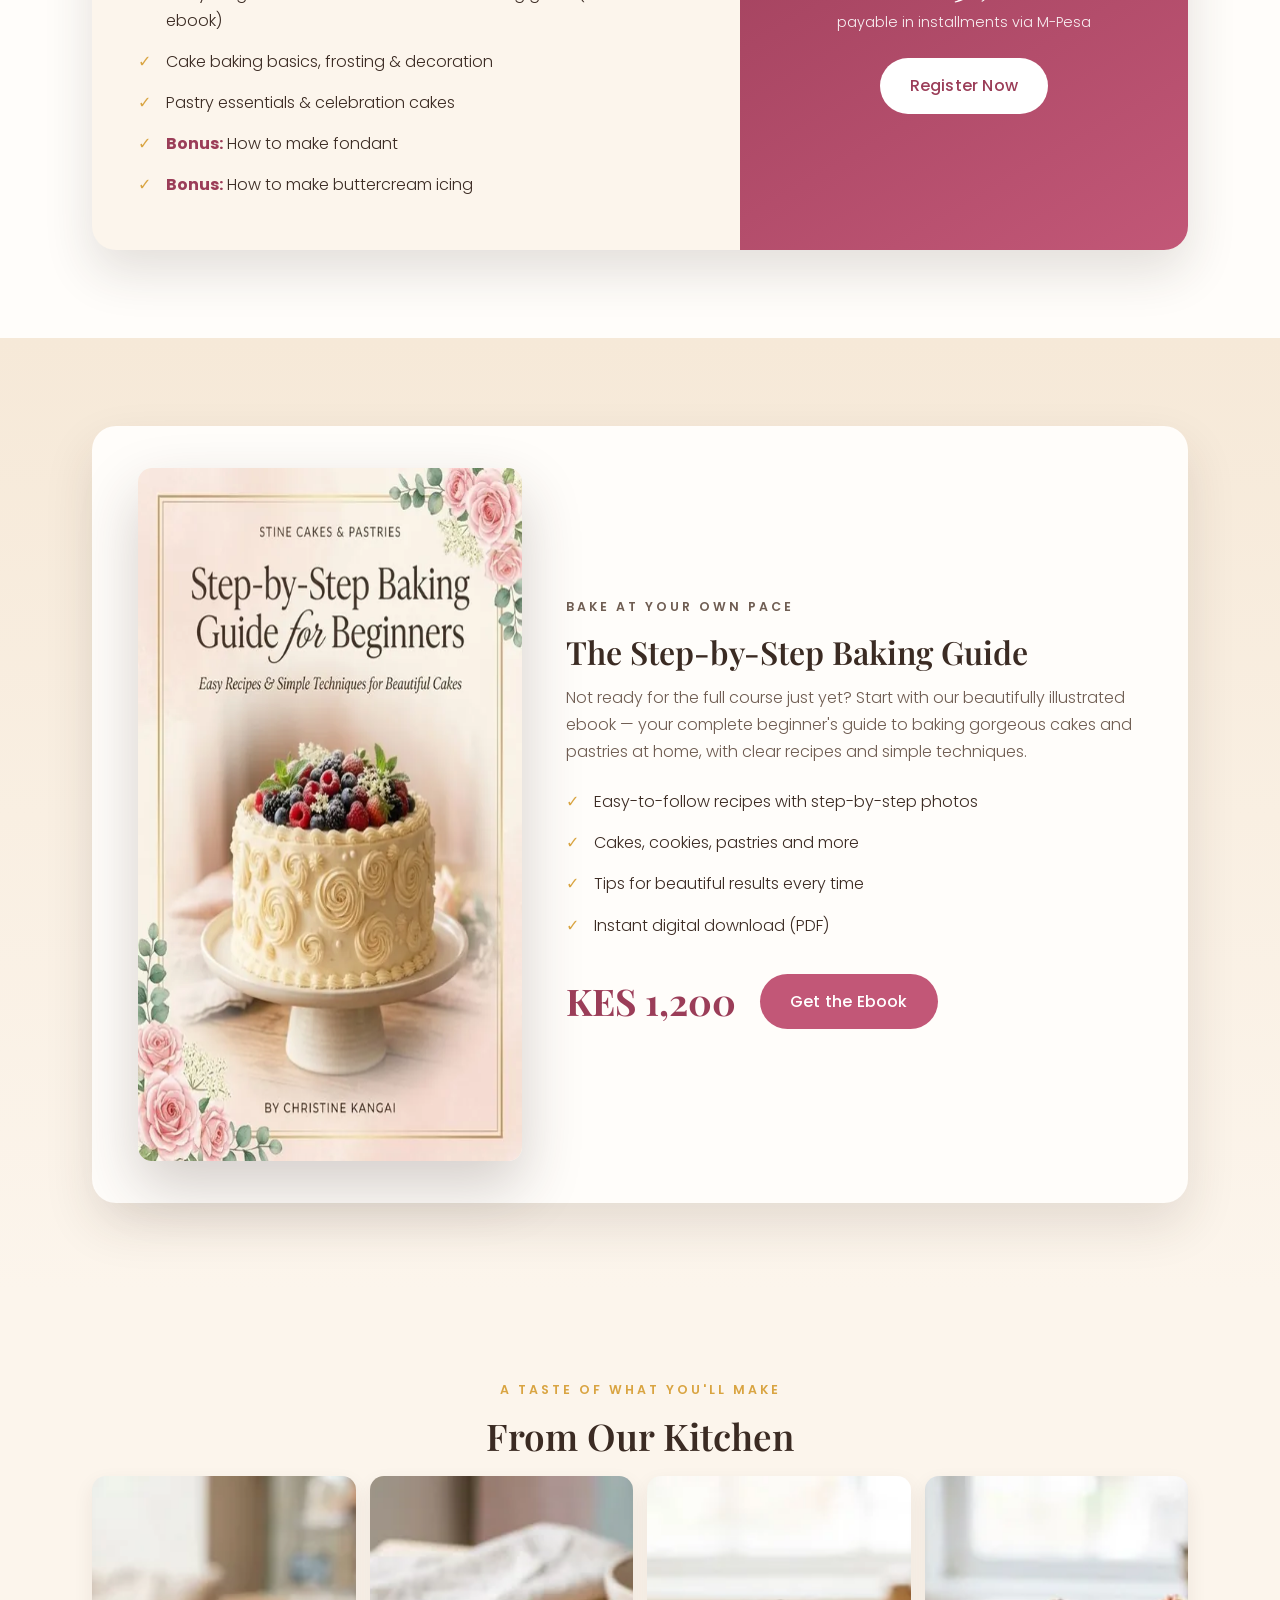
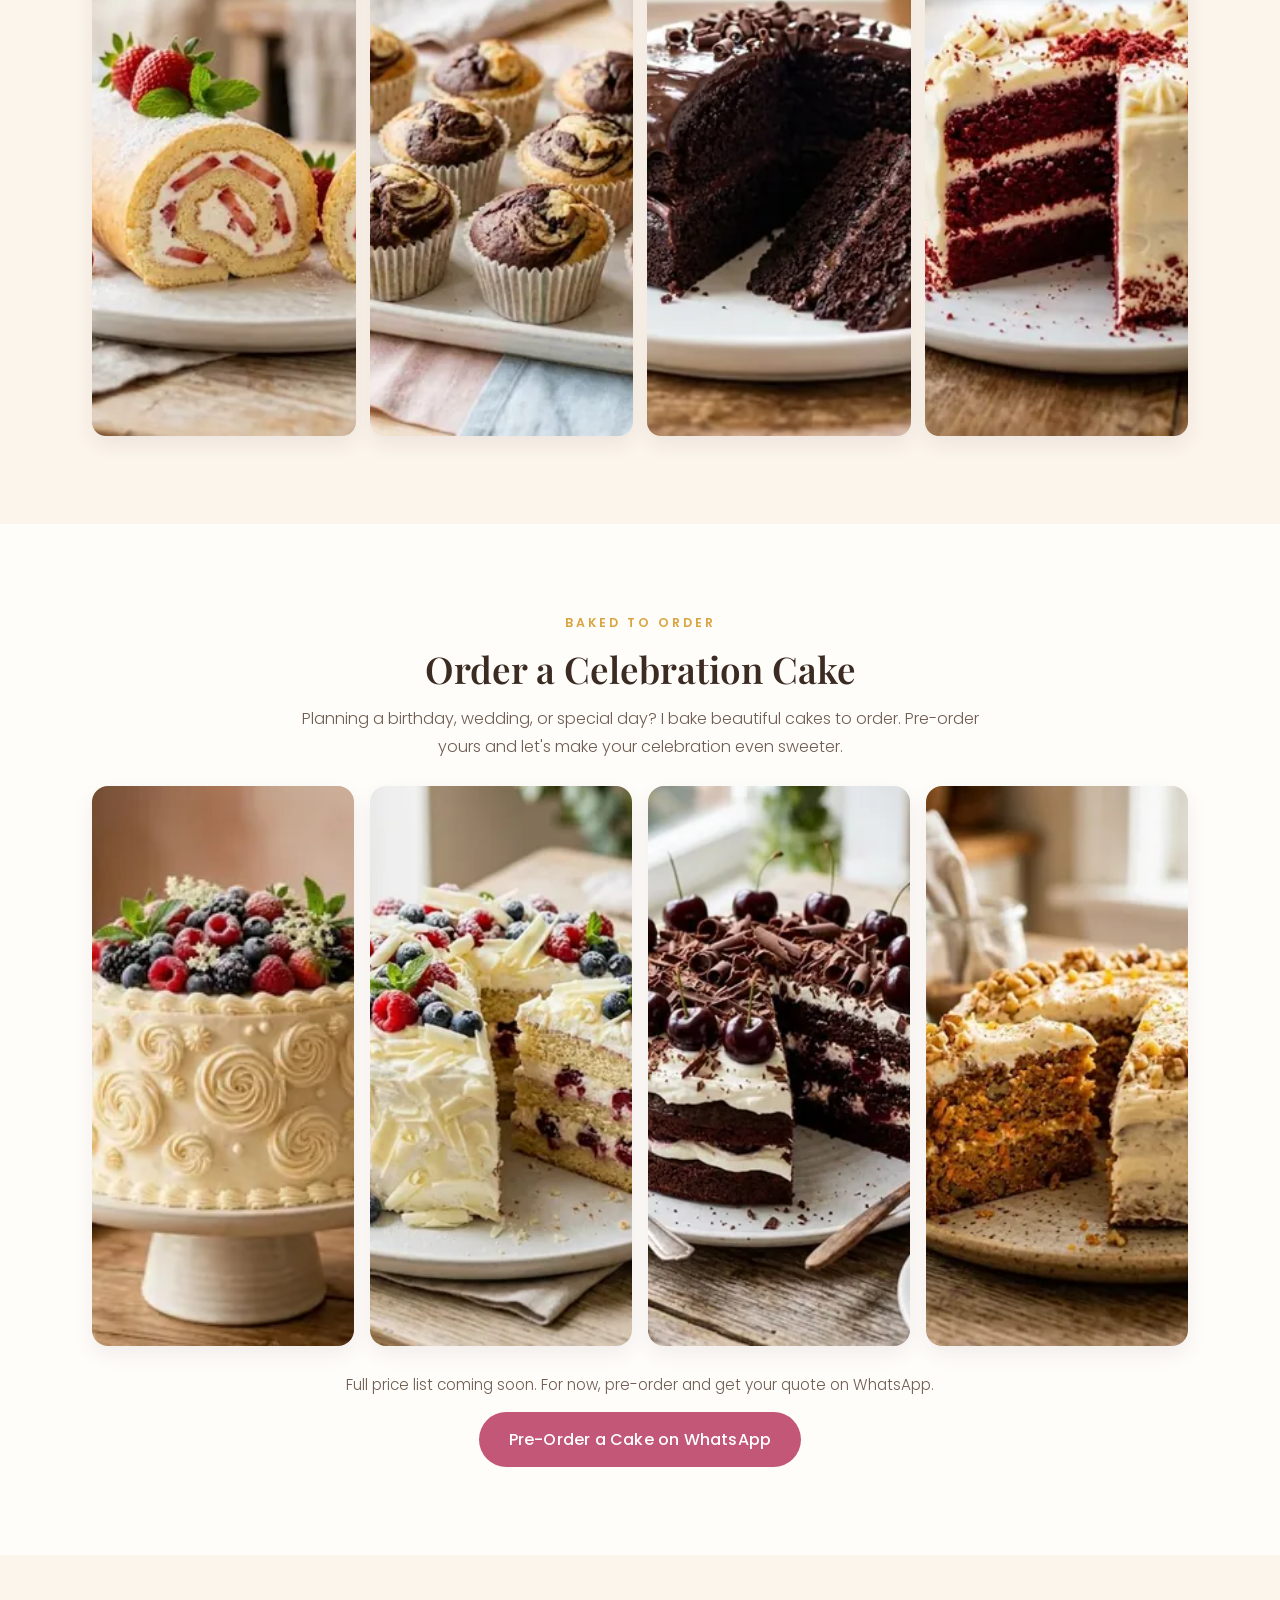
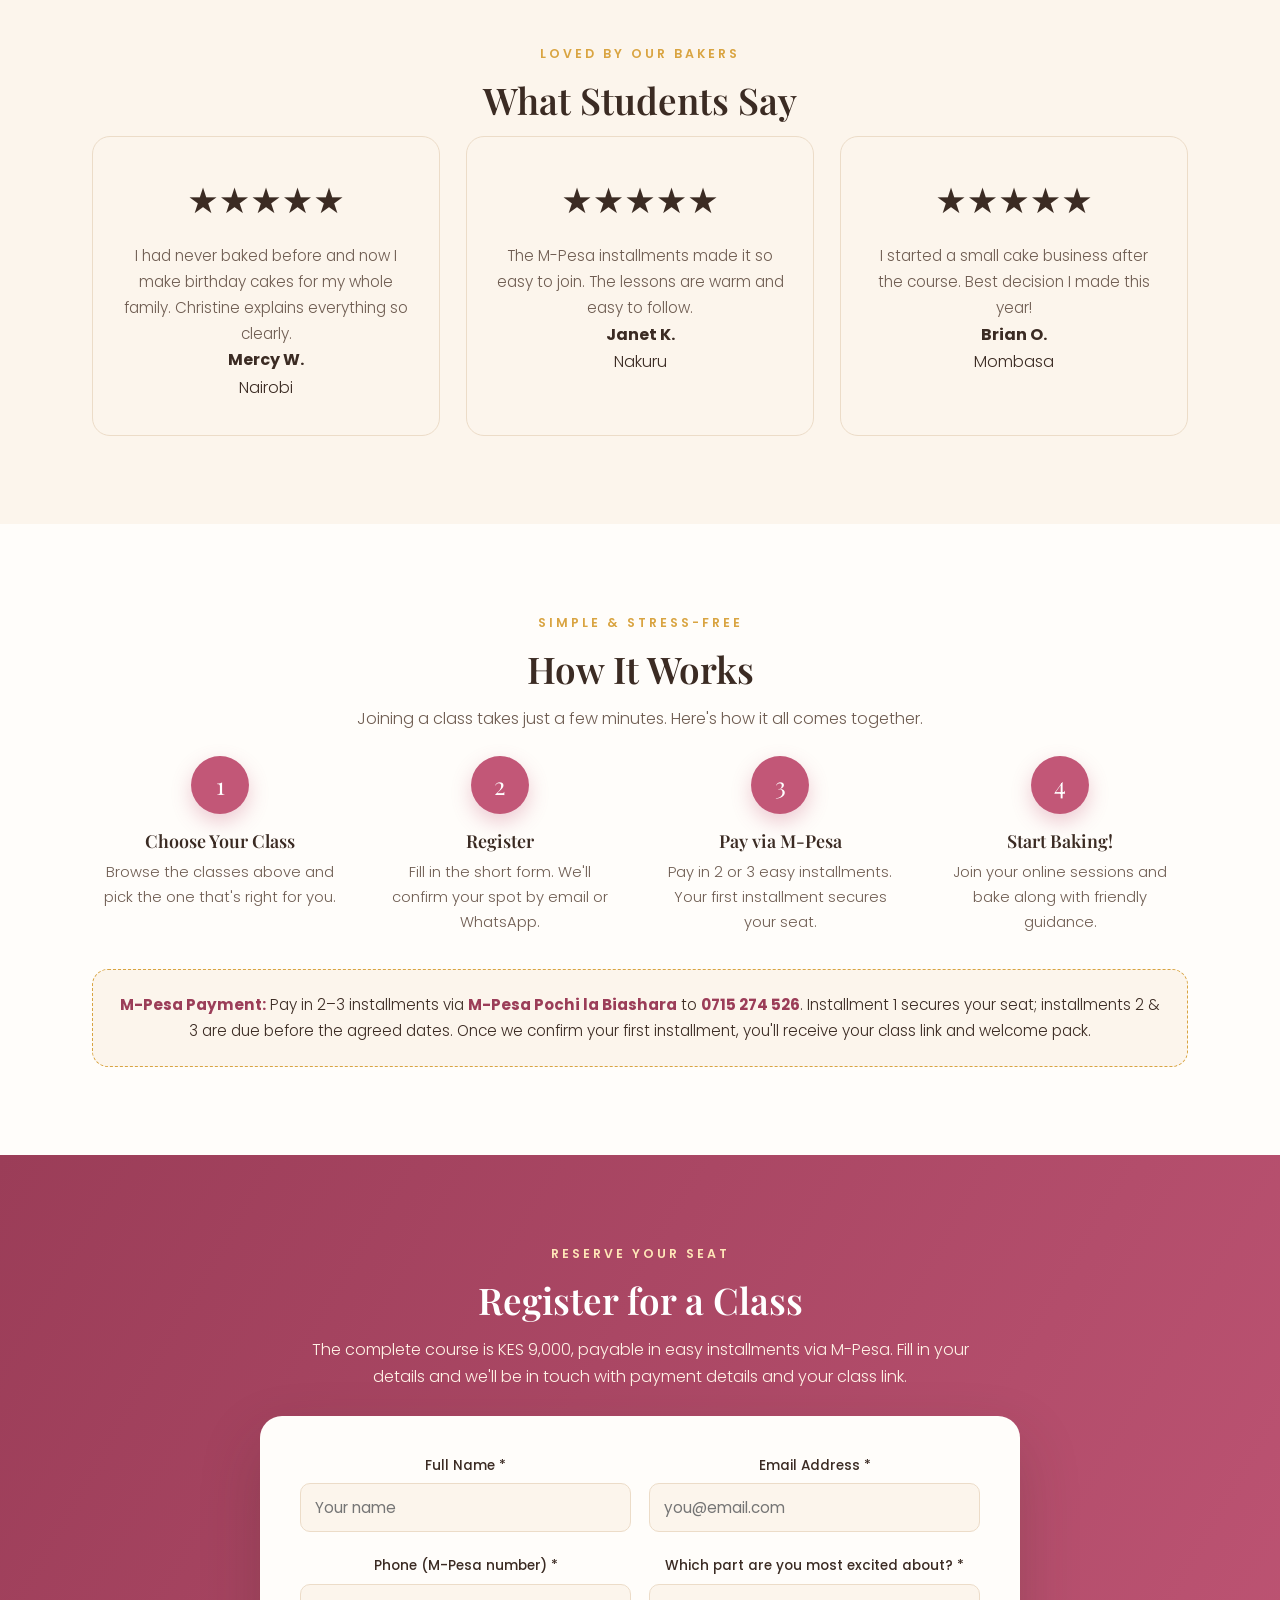
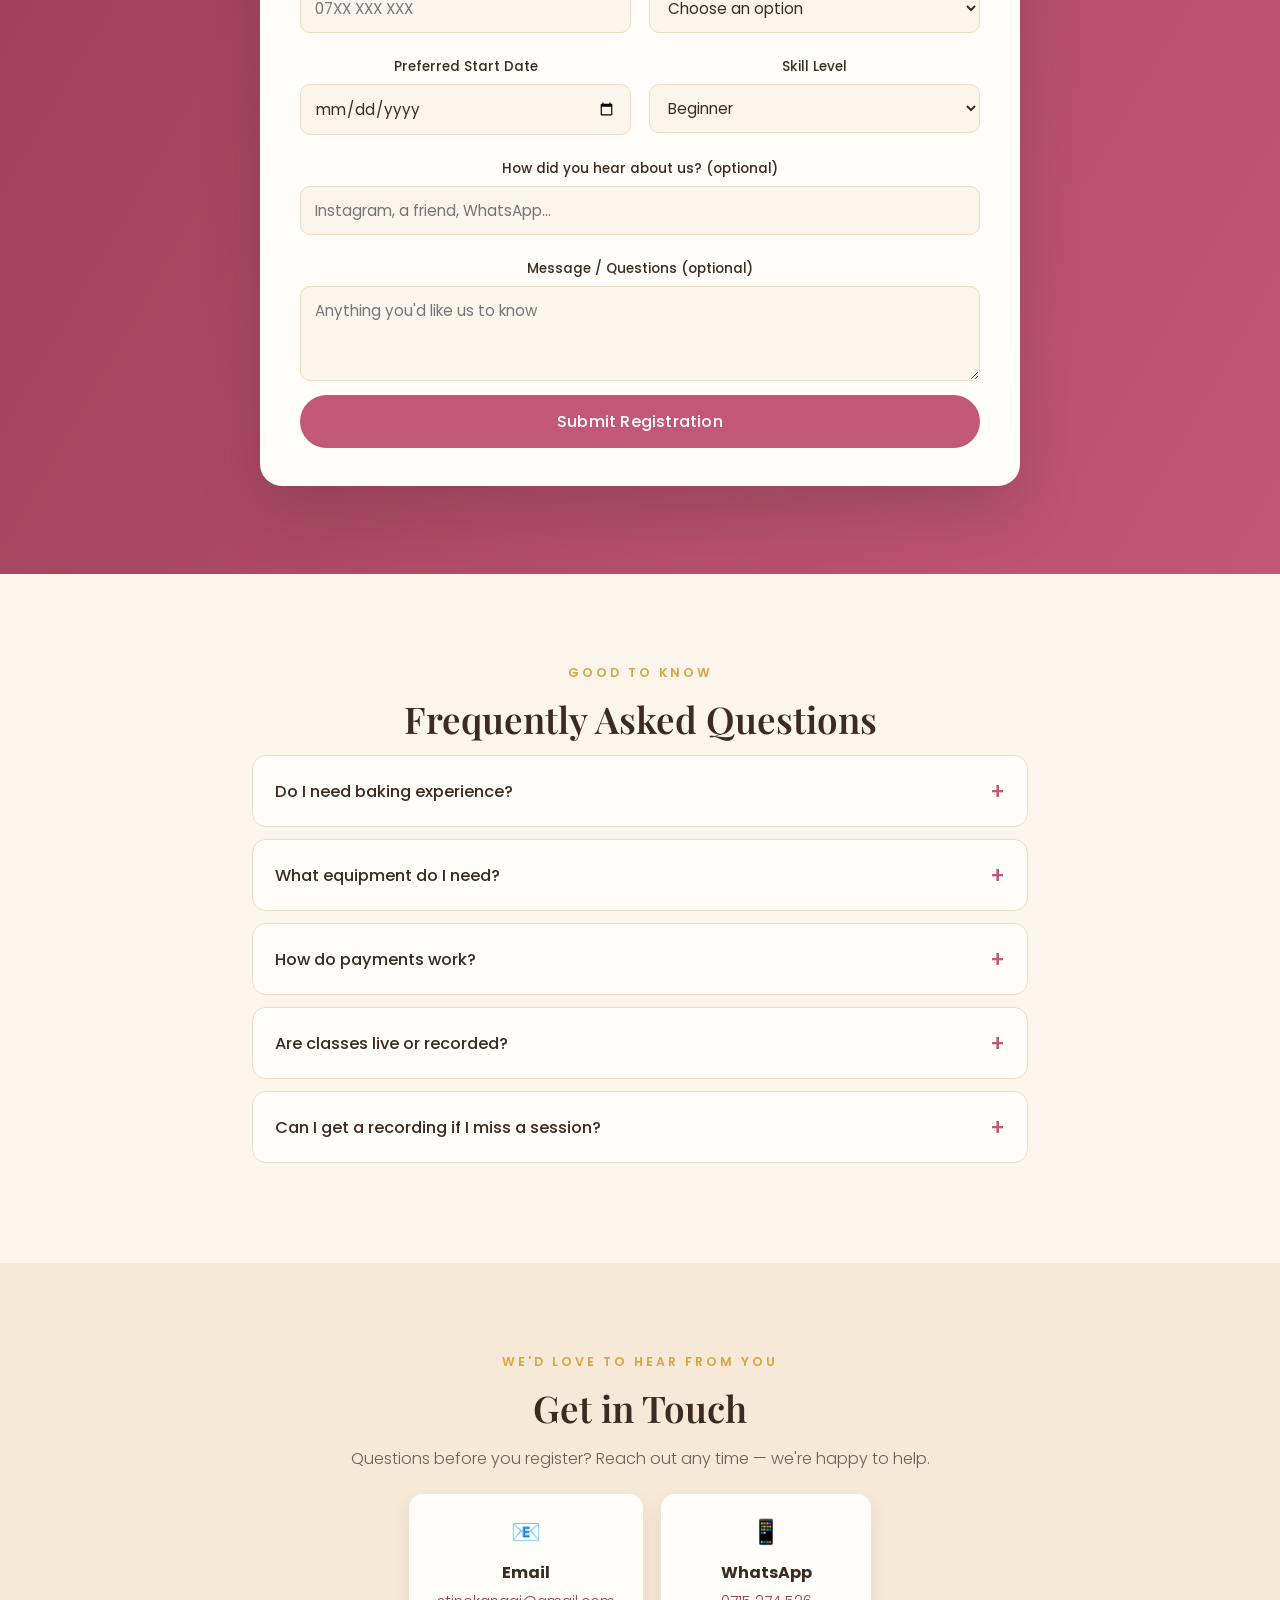
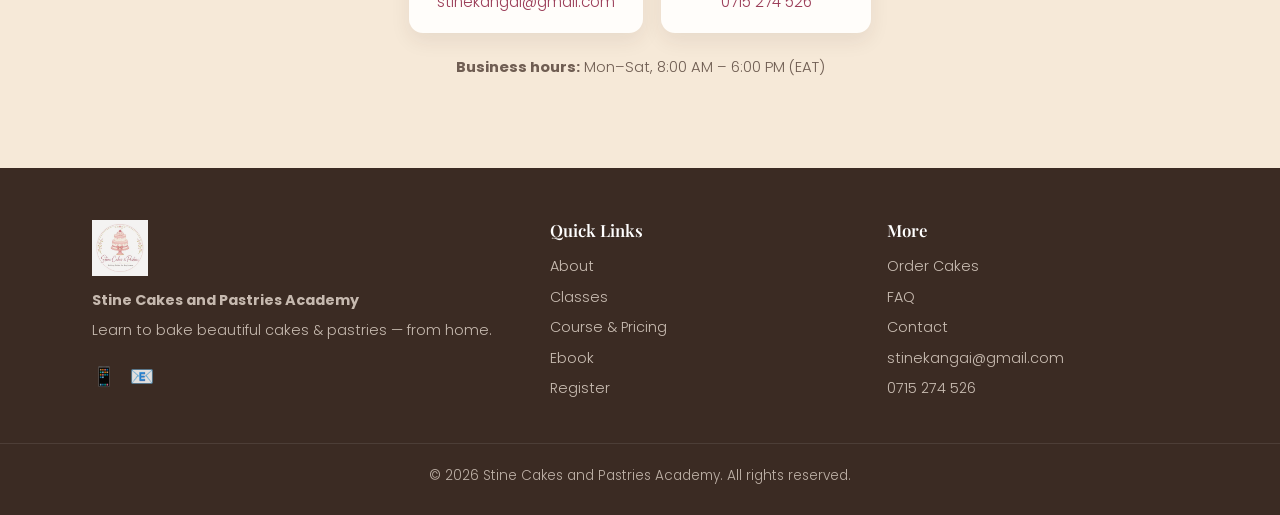
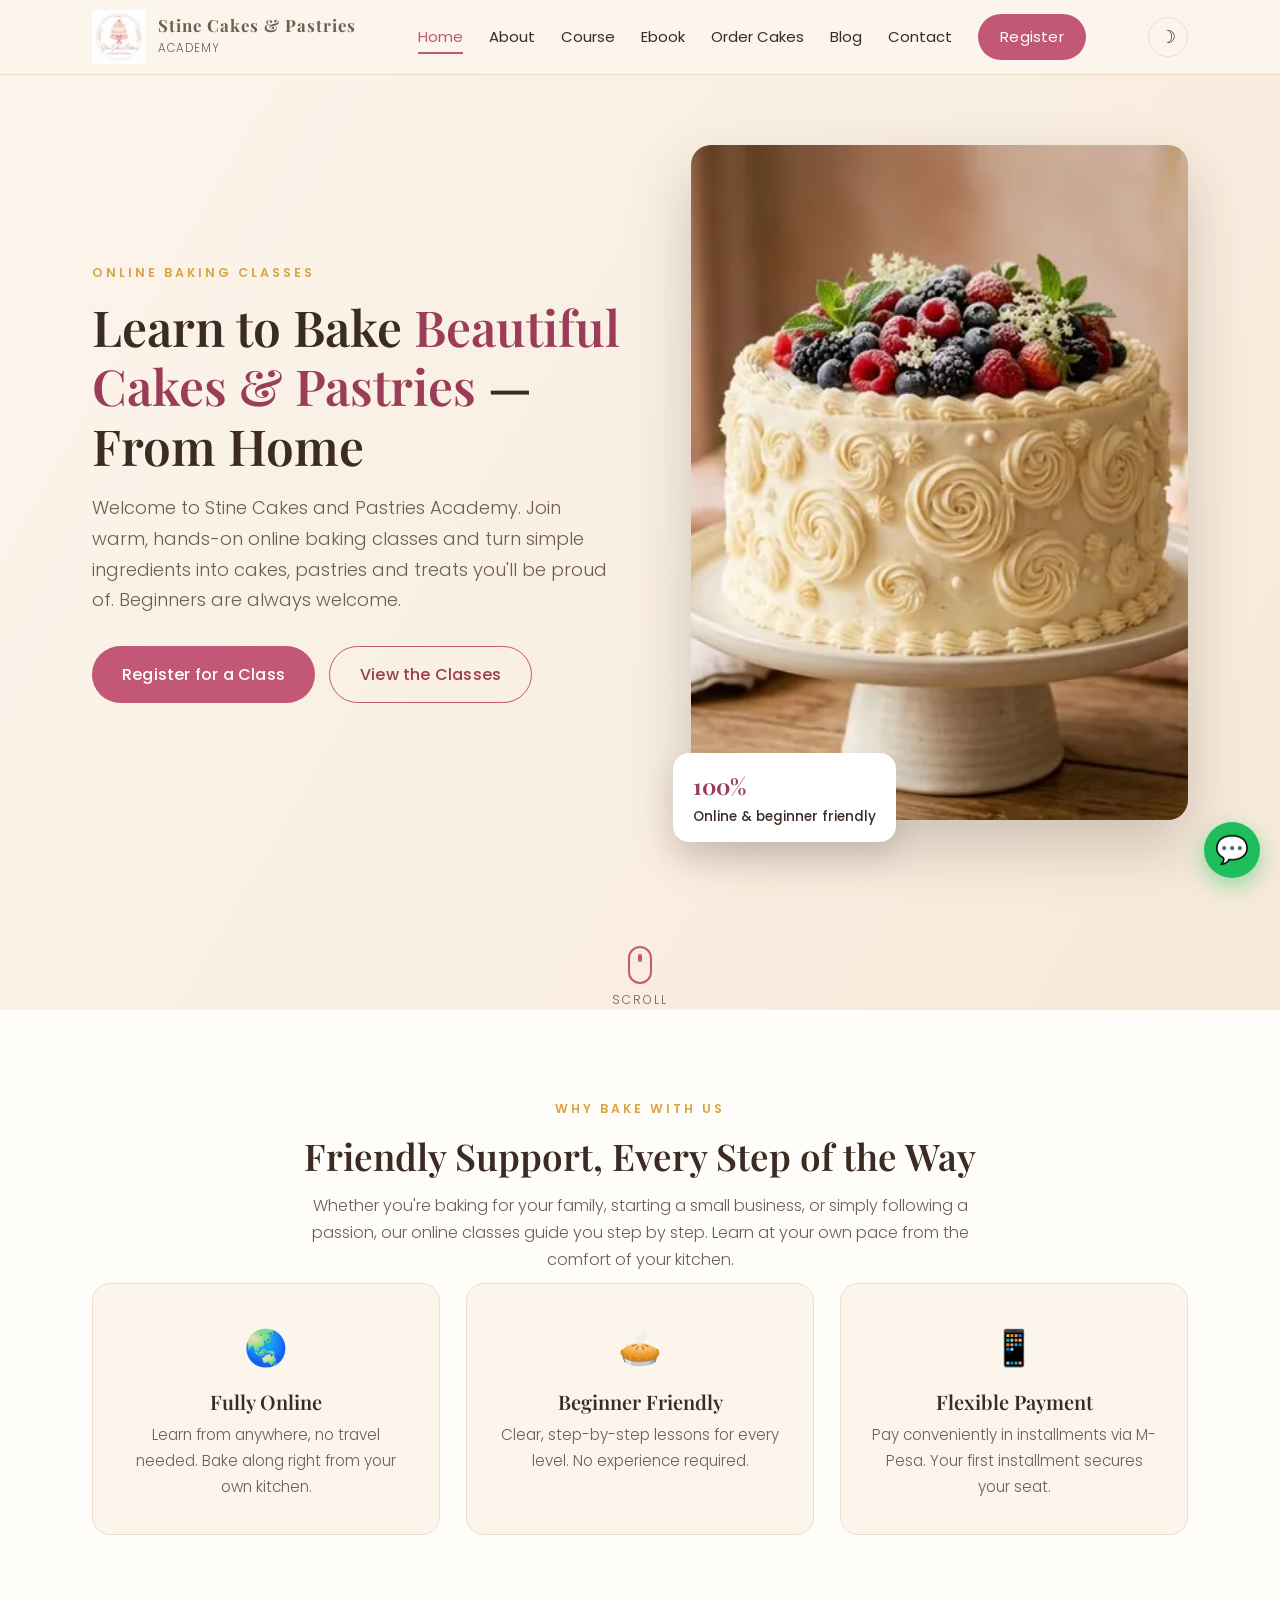
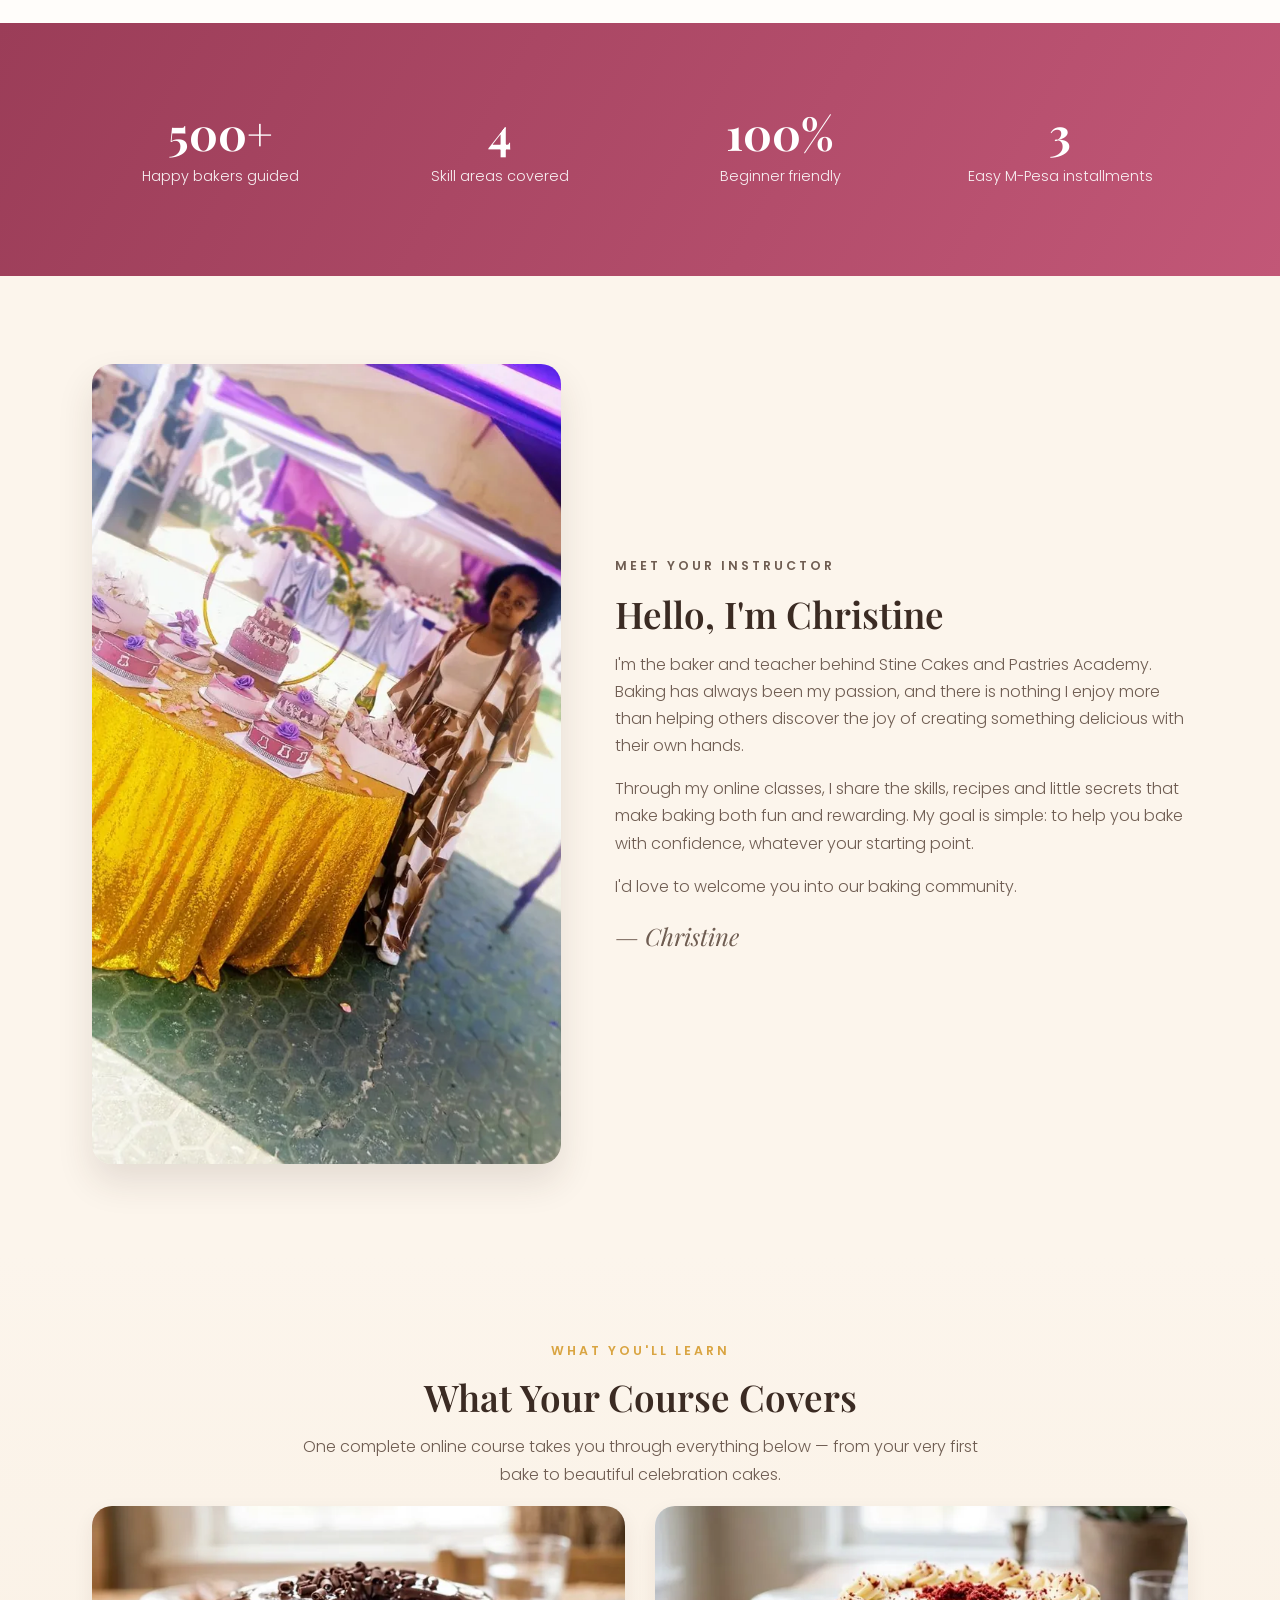
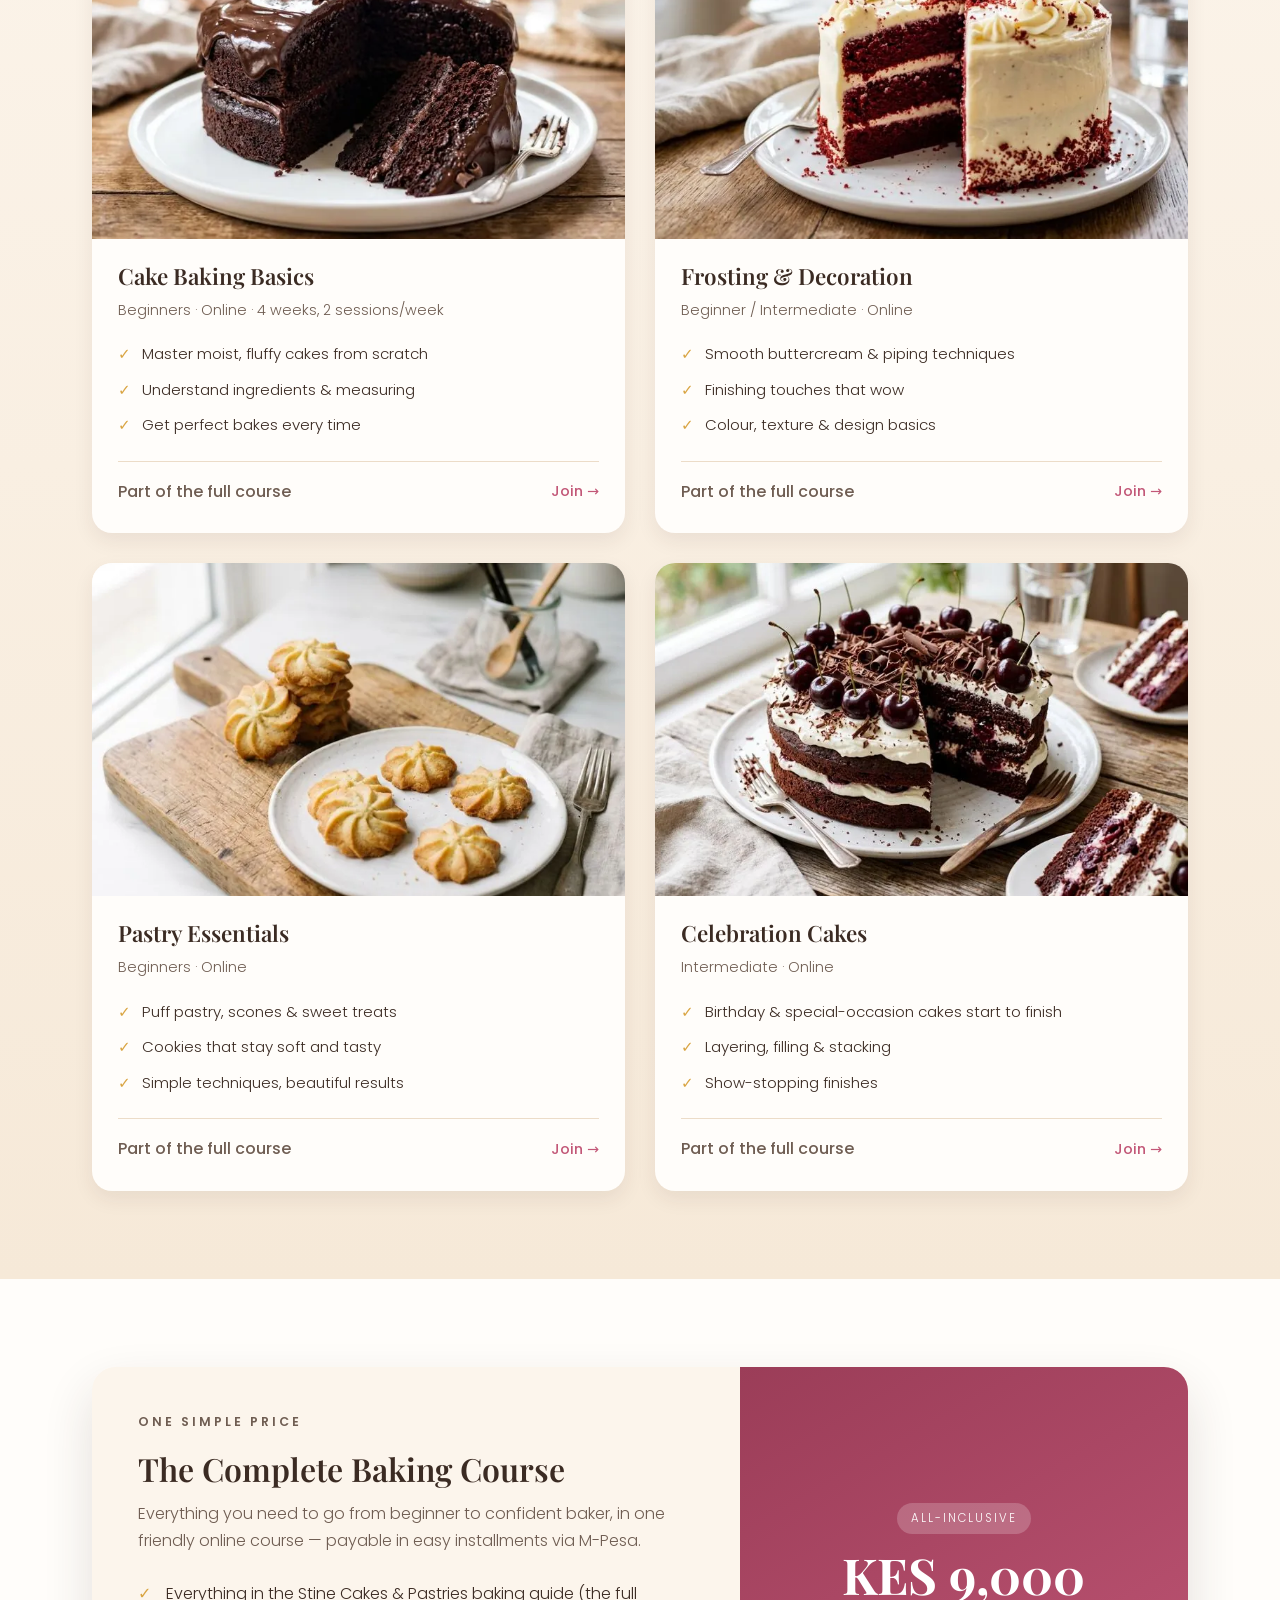
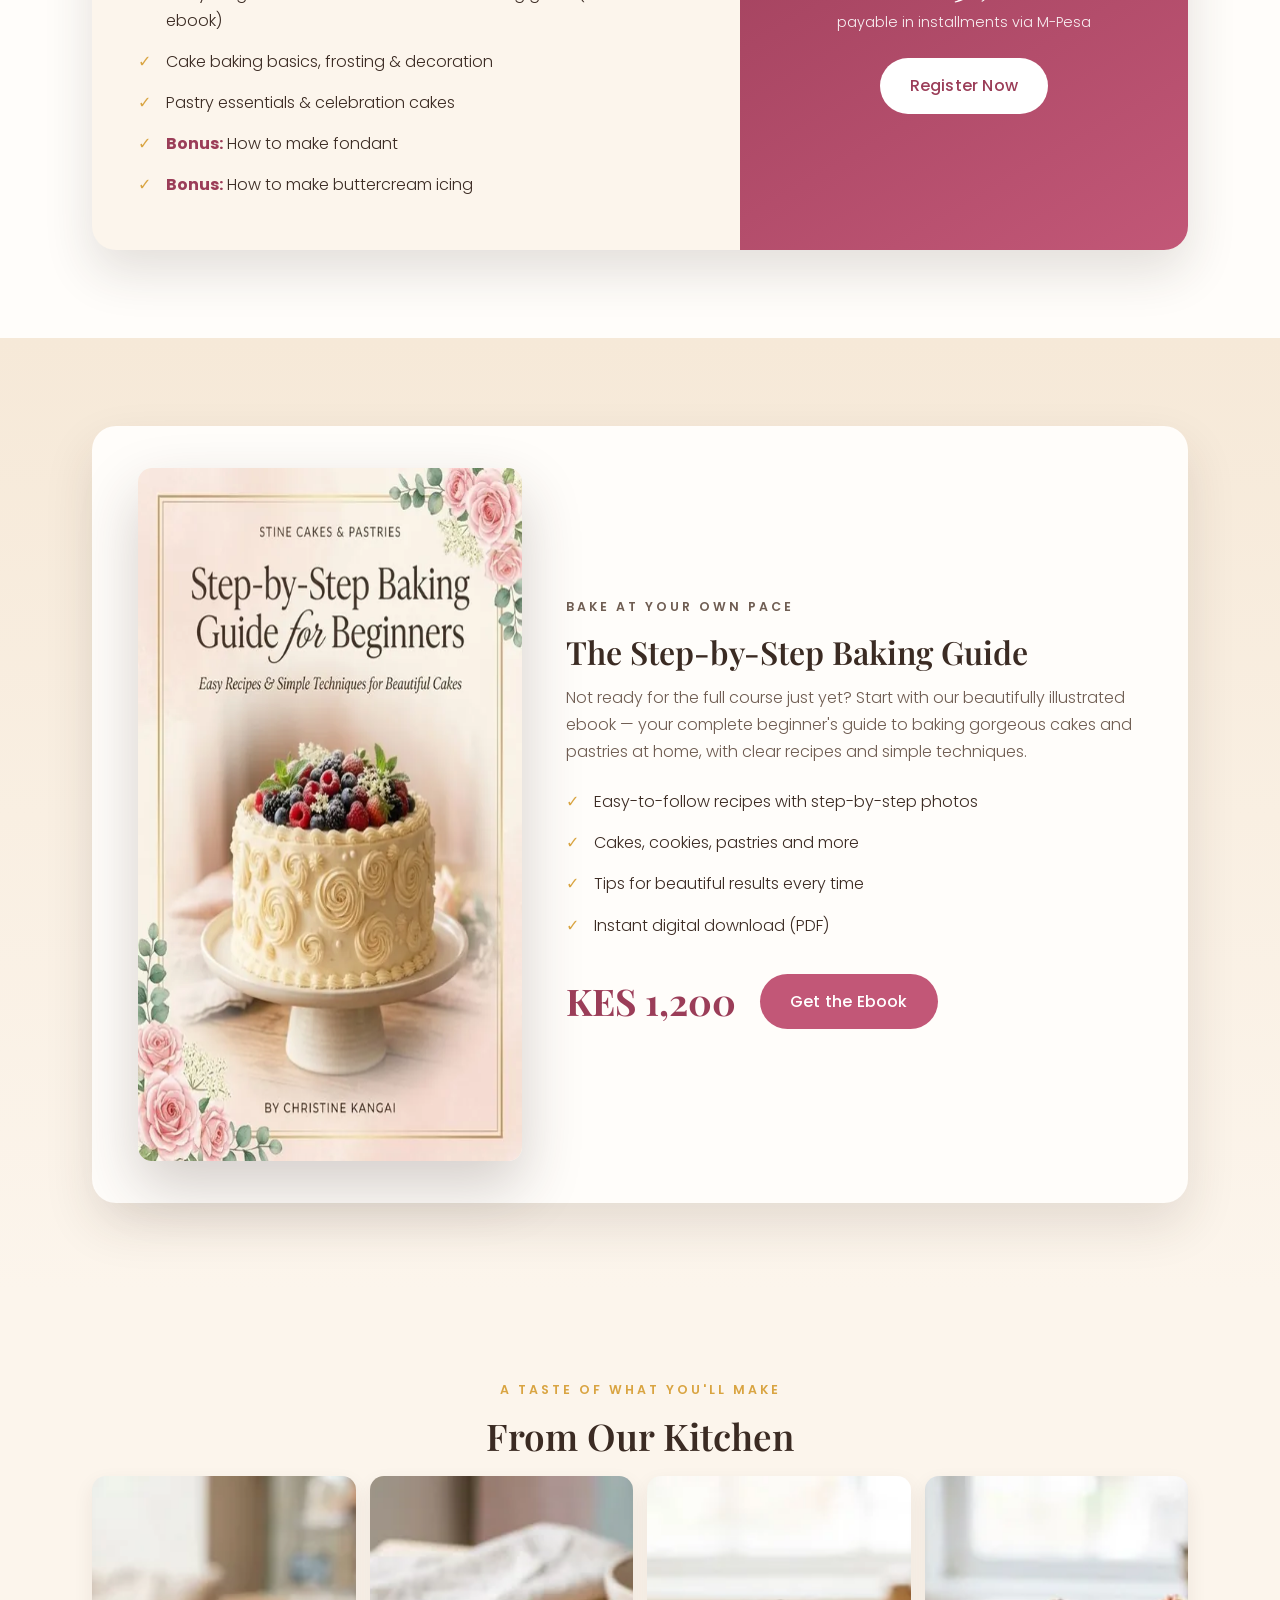
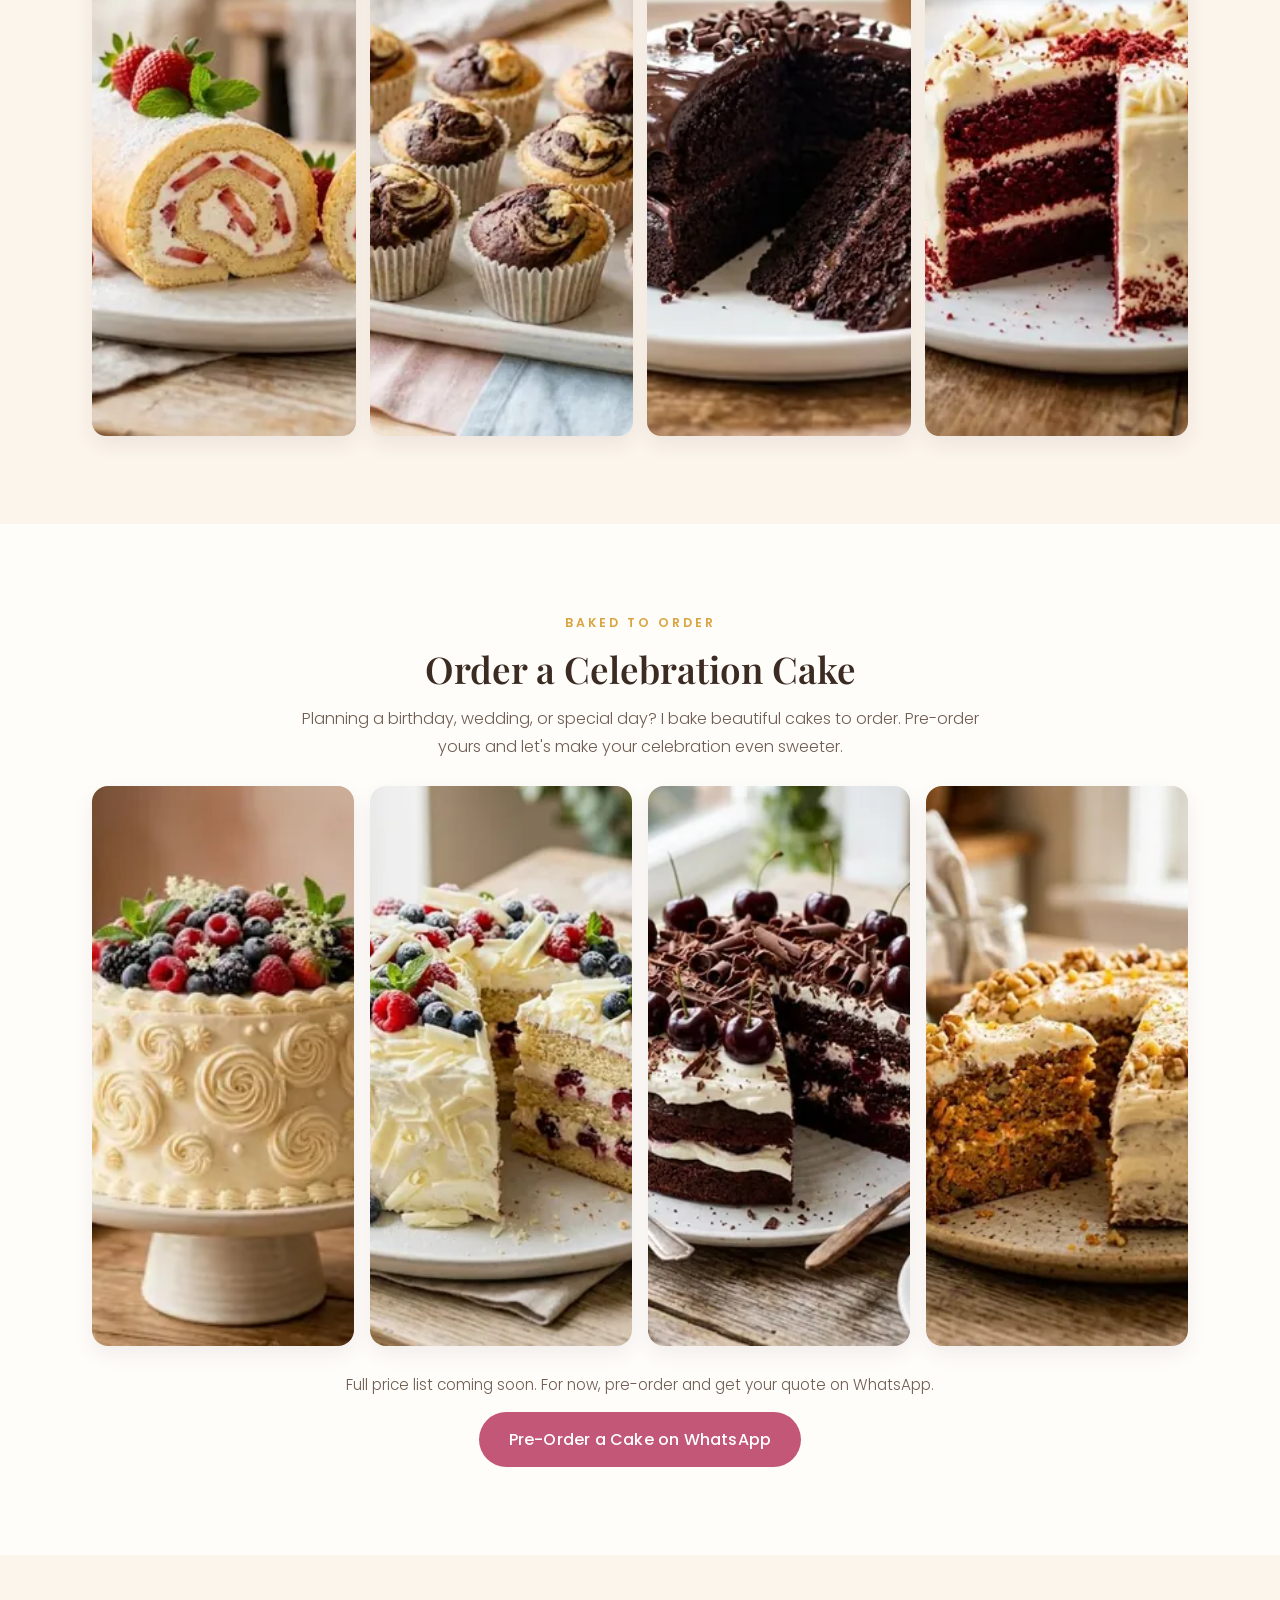
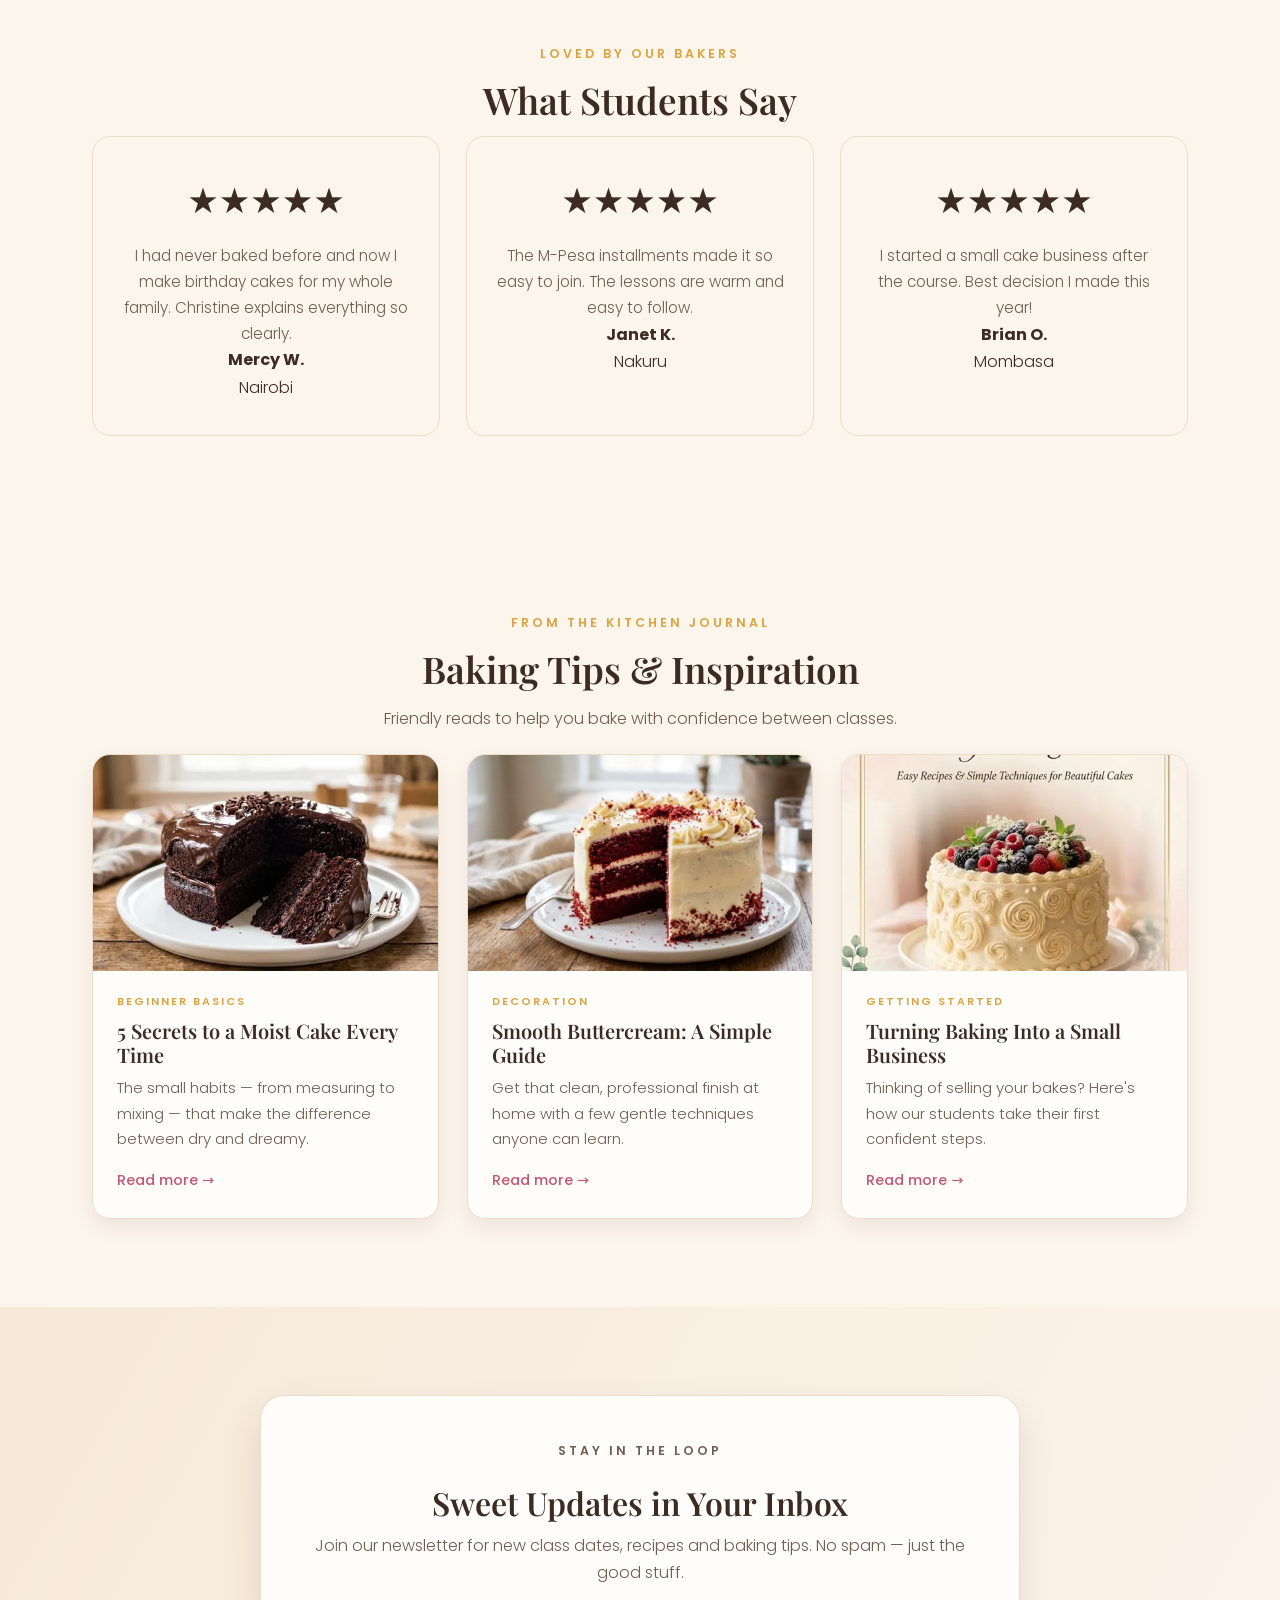
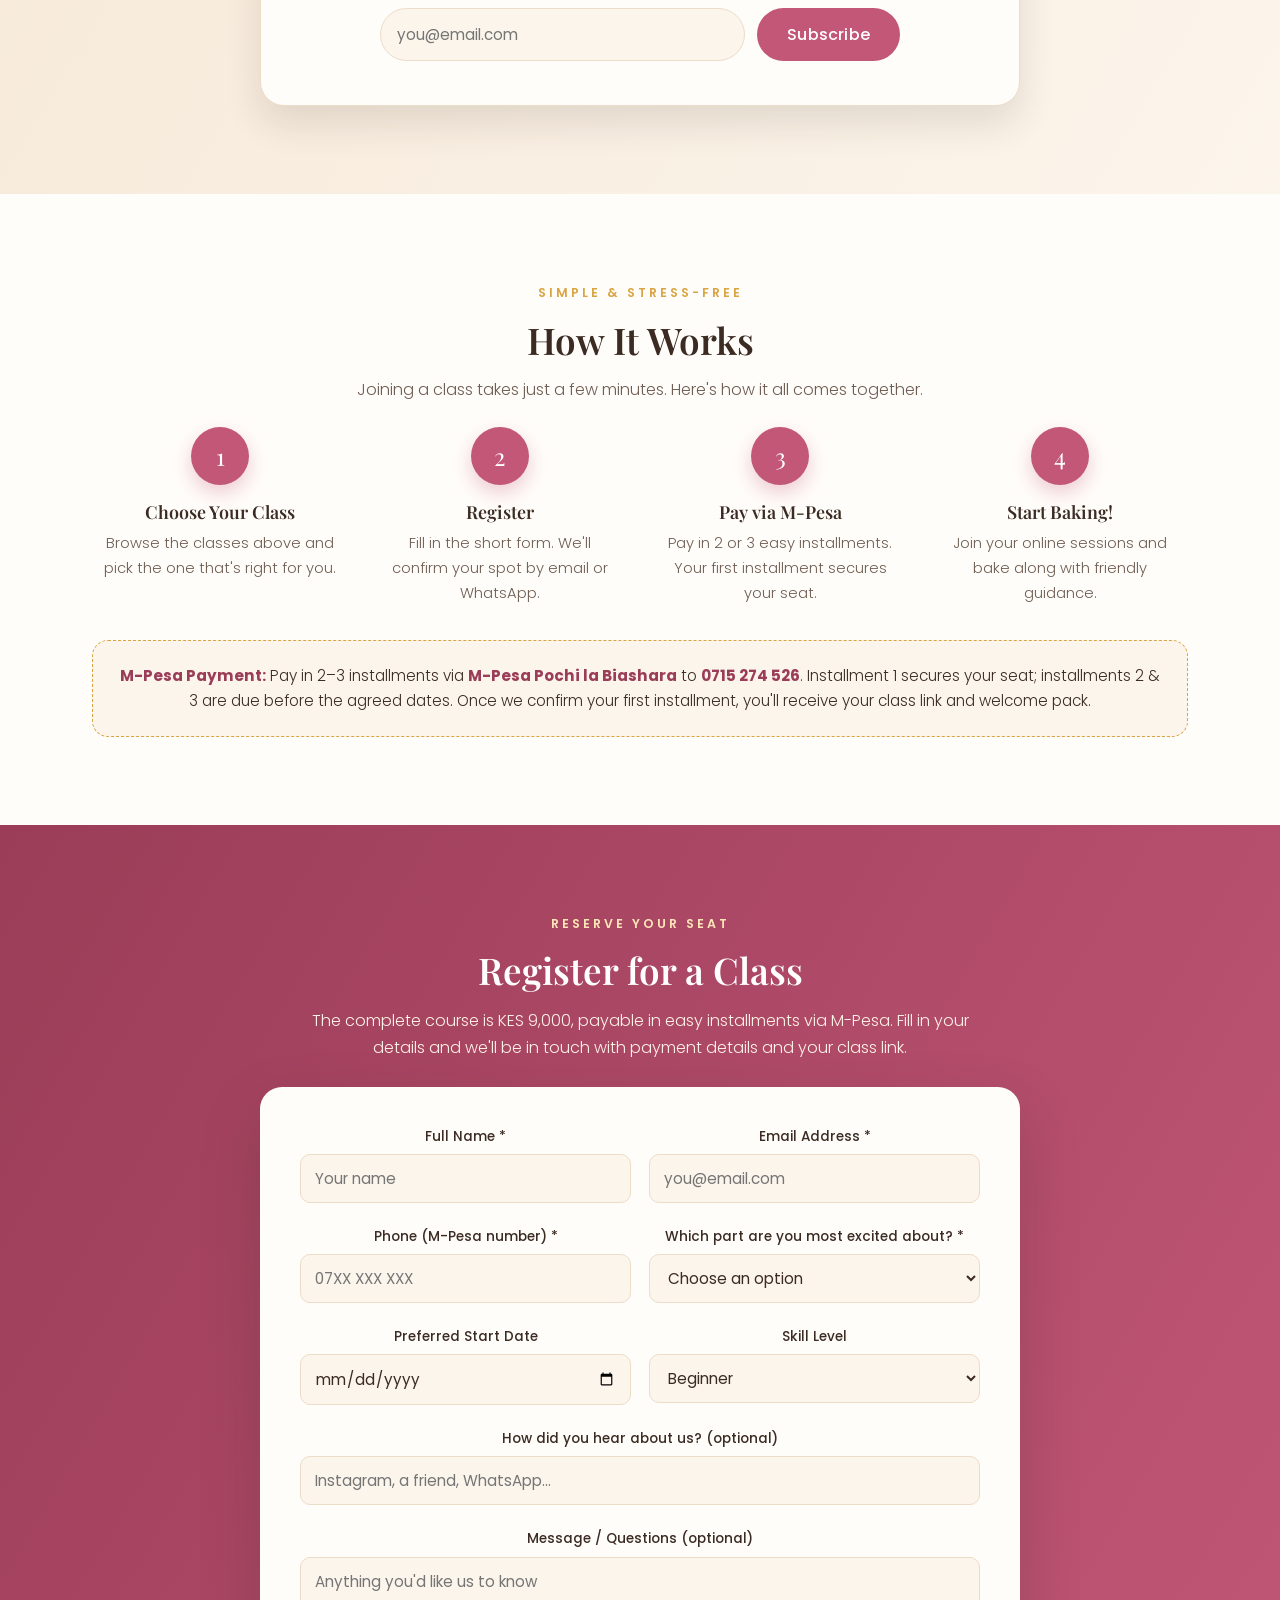
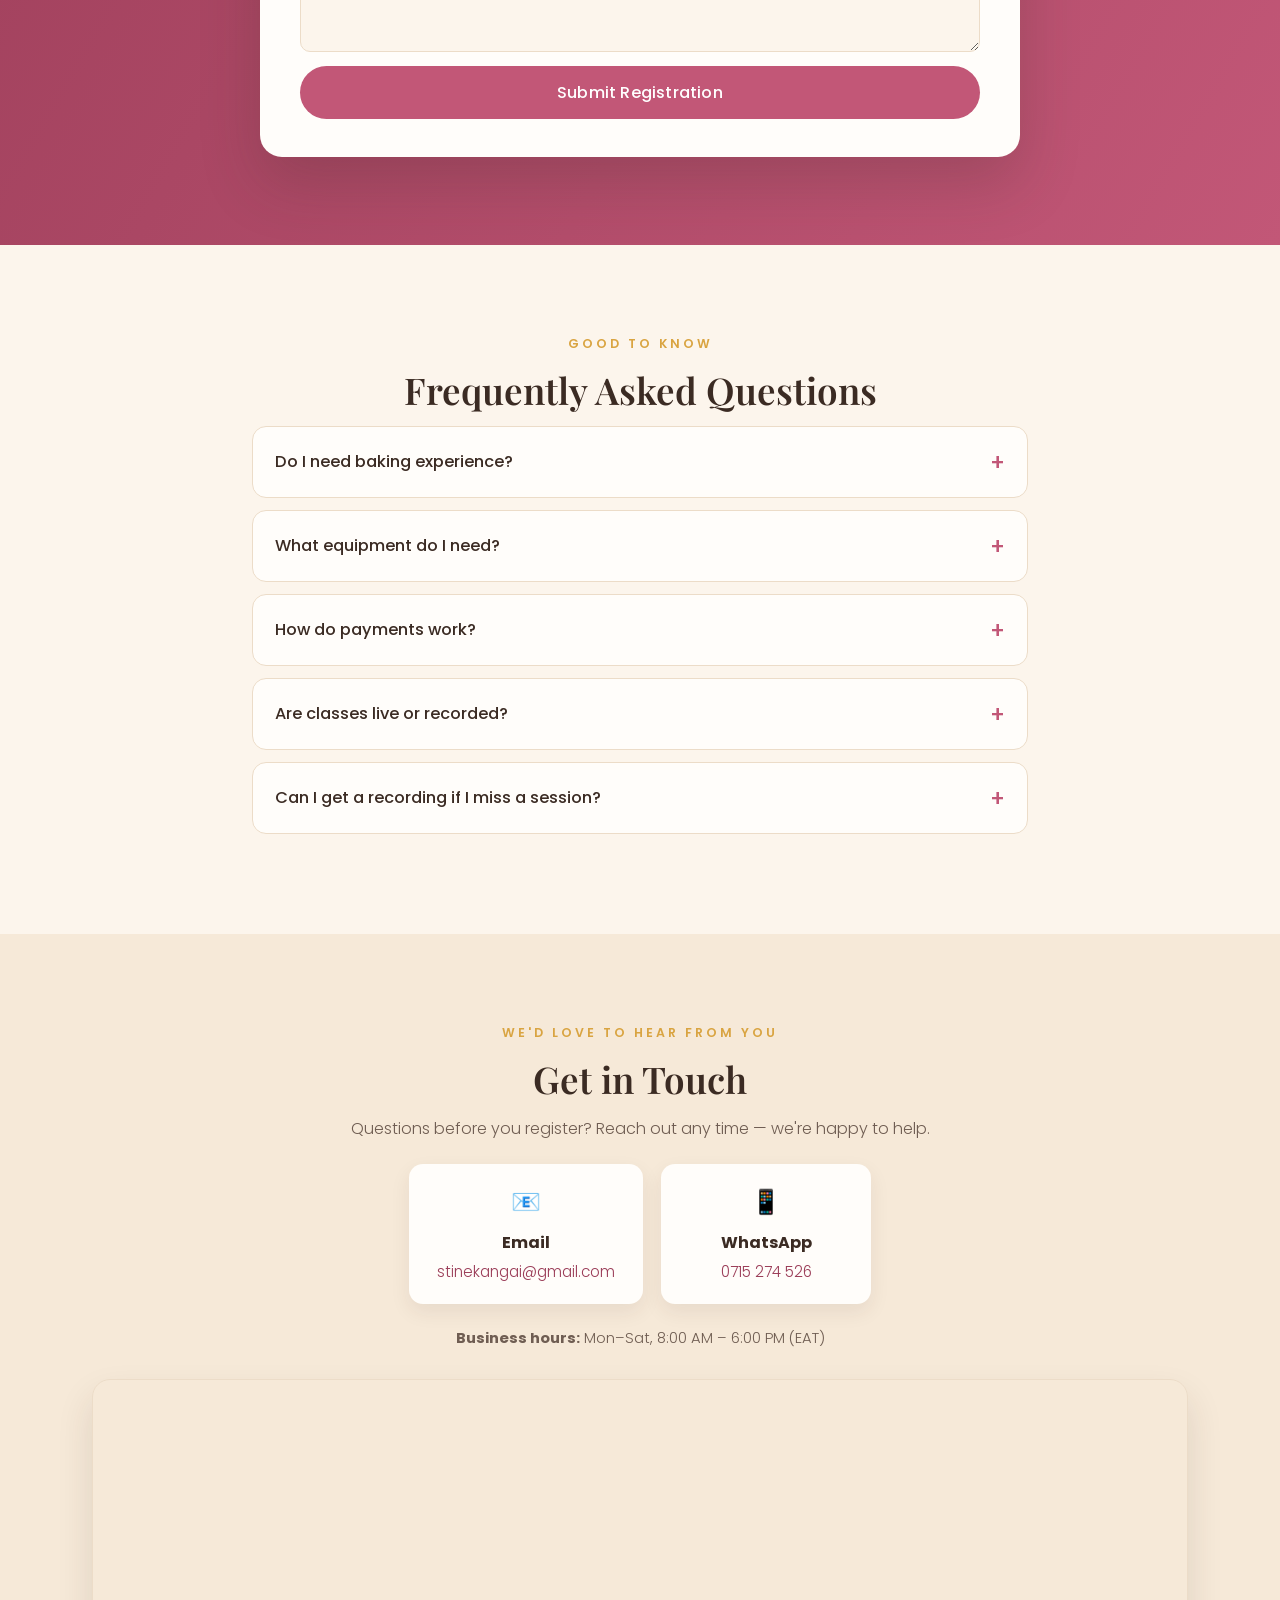
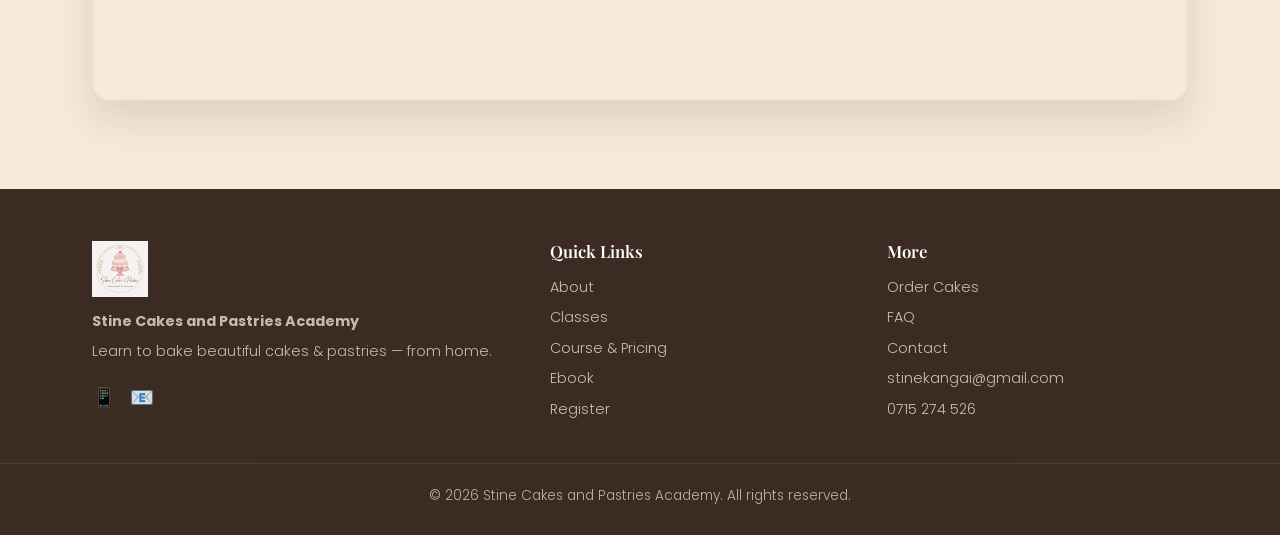
